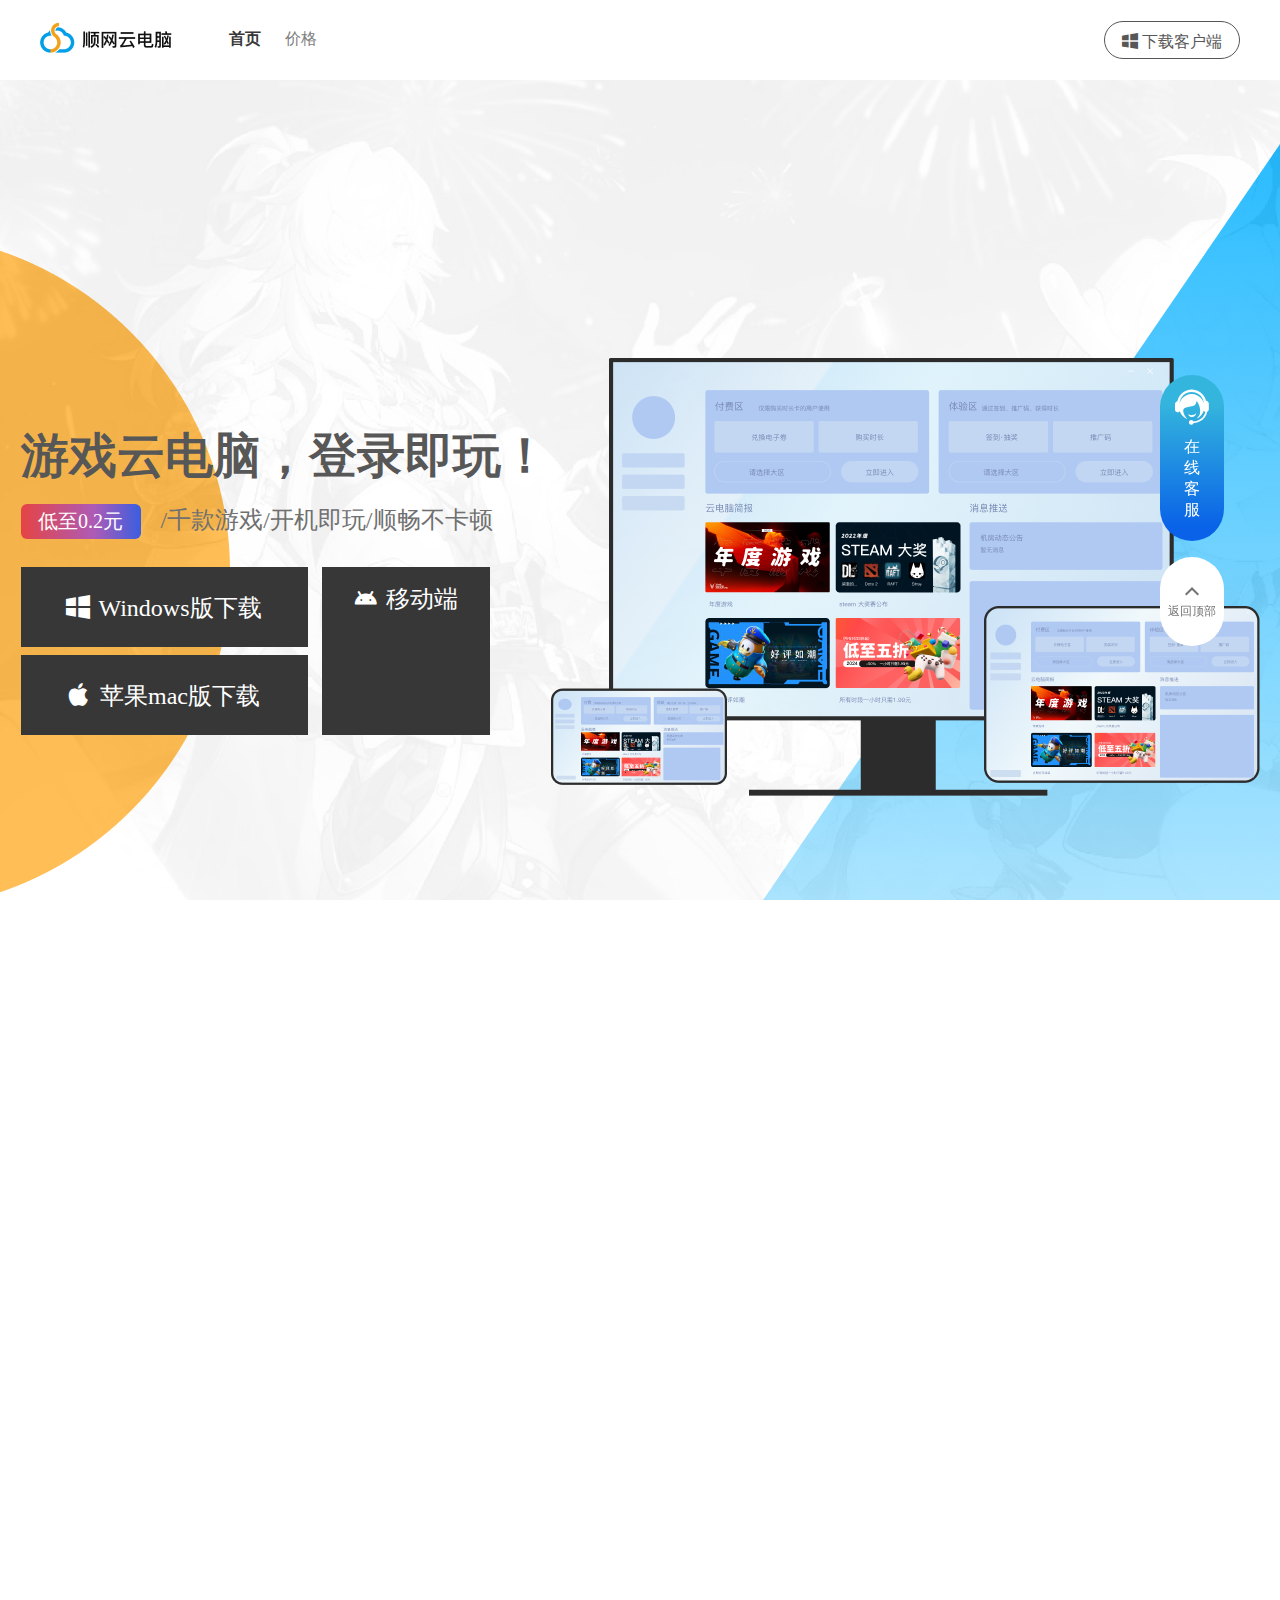
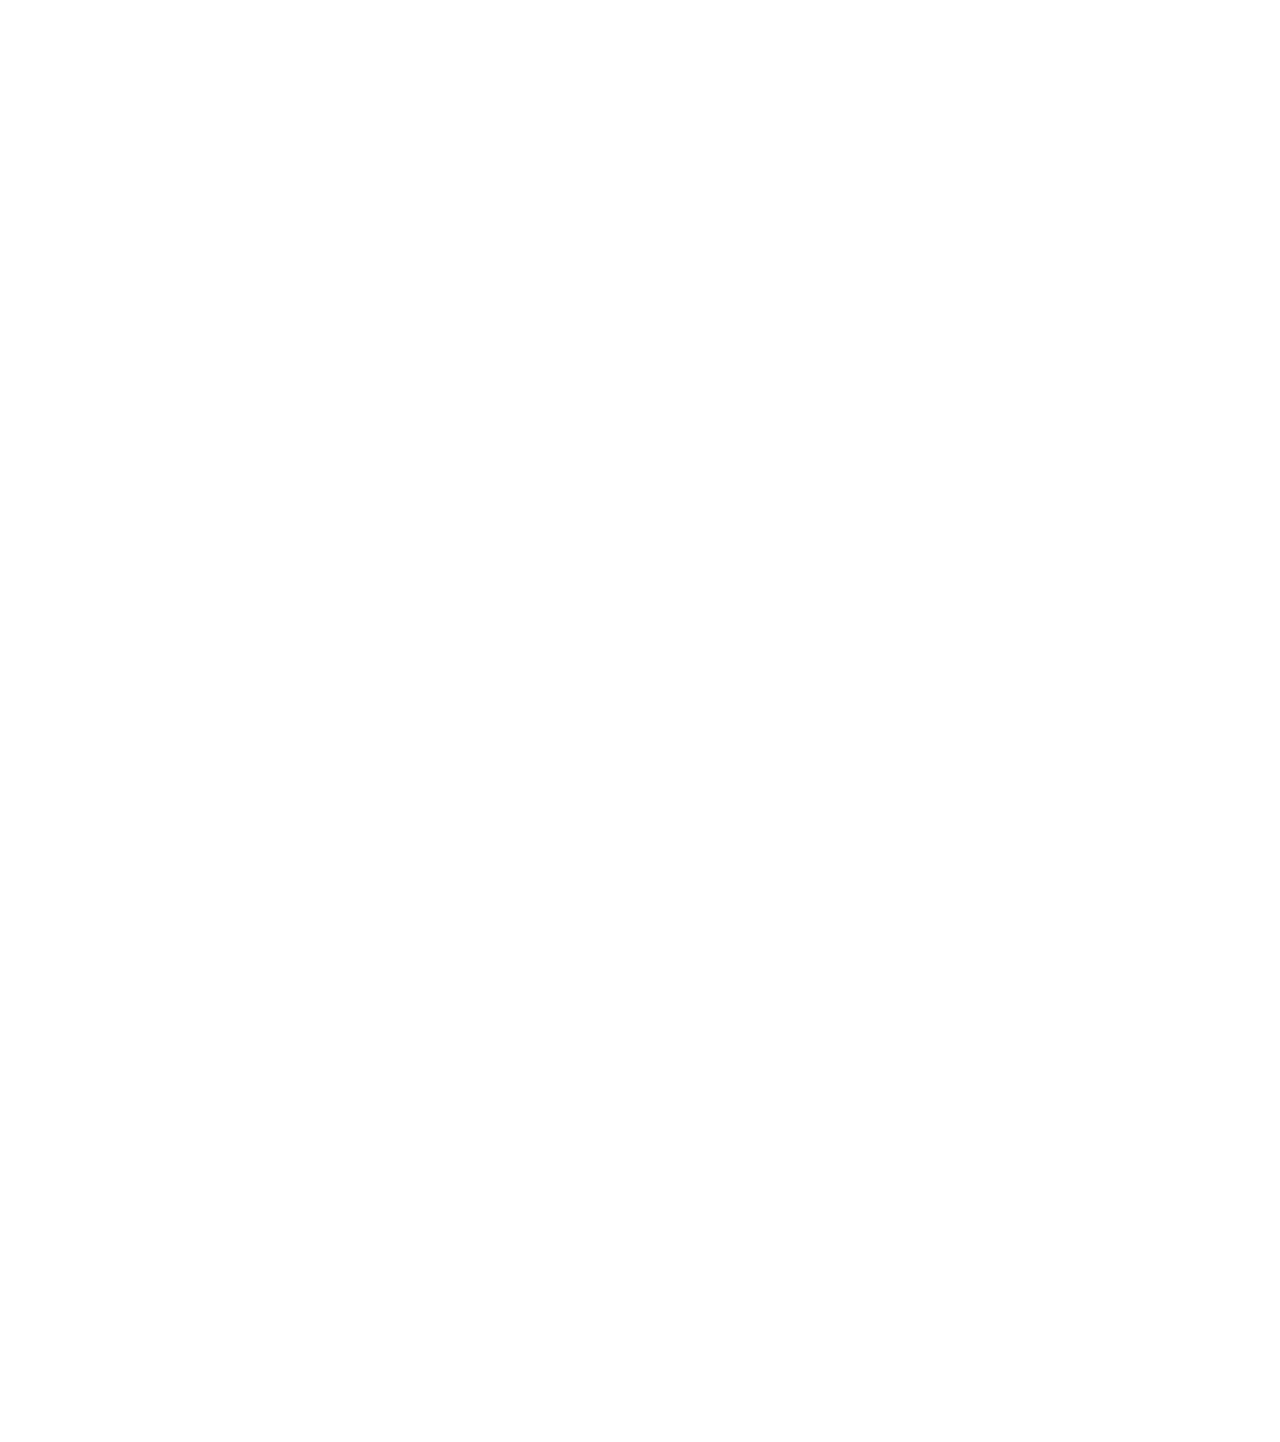
==== index.html @ 1b6b882f "问题修复" ====
<!DOCTYPE html>
<html lang="en">
<head>
  <meta charset="UTF-8">
  <meta name="viewport" content="width=device-width, initial-scale=1.0">
  <title>首页</title>
  <link rel="stylesheet" href="./common.css" />
  <link rel="stylesheet" href="./index.css" />
  <link rel="stylesheet" href="./fonts/iconfont.css" />
</head>
<body>
  <!-- 头部导航开始 -->
  <div class="header">
     <div class="header-content clearfix">
      <div class="header-left">
        <a href="https://cpc.icloud.cn/"><img class="header-left-logo" src="./images/header-logo.png"/></a>
        <ul class="header-nav clearfix">
          <li><a class="a-active"  href="/index.html">首页</a></li>
          <li><a href="./price.html">价格</a></li>
        </ul>
      </div>
      <span class="header-download">
        <i class="iconfont icon-Vector1"></i>下载客户端
      </span>
     </div>
  </div>
  <!-- 头部导航结束 -->

  <!-- 手机端头部导航开始 -->
  <div class="mobile-header">
    <div class="mobile-header-left">
      <img class="" src="./images/header-logo.png"/>
    </div>
    <div class="mobile-header-right">
      <div class="mobile-header-download">下载客户端</div>
      <span class="mobile-more-menu-btn" onclick="handleSeeMoreMenu()">更多</span>
    </div>
  </div>
  <!-- 手机端头部导航结束 -->

   <!-- pc第一屏banner开始 --> 
   <div class="banner-wrap">
     <div class="banner-content">
       <div class="banner-left">
        <div class="common-left-title">游戏云电脑，登录即玩！</div>
        <div class="common-line2">
          <span class="common-line2-price">低至0.2元</span>
          <span class="common-line2-game">/千款游戏/开机即玩/顺畅不卡顿</span>
        </div>
        <div class="banner-line3">
          <div class="banner-pc-download">
            <a href=""><div class="download-windows"><i class="iconfont icon-Vector1"></i>Windows版下载</div></a>
            <div class="download-mac"><i class="iconfont icon-Frame41"></i>苹果mac版下载</div>
          </div>
          <div class="banner-mobile-download">
            <!-- <img src="./images/android-download.png"/> -->
            <div id="app-download-qrcode-pc"></div>
            <div><i class="iconfont icon-Frame61"></i>移动端</div>
          </div>
        </div>
       </div>
        <div class="banner-right">
      </div>
     </div>
   </div>
   <!-- pc第一屏banner结束 -->

   <!-- 手机端第一屏banner开始 -->
   <div class="mobile-banner-wrap">
    <div class="mobile-banner-content">
      <div class="mobile-banner-title">游戏云电脑，登录即玩！</i></div>
      <div class="common-line2">
        <span class="common-line2-price">低至0.2元</span>
        <span class="common-line2-game">/千款游戏/开机即玩/顺畅不卡顿</span>
      </div>
      <div class="banner-line3">
        <div class="banner-pc-download">
          <div class="download-windows">Windows版下载</div>
          <div class="download-mac">苹果mac版下载</div>
        </div>
        <div class="banner-mobile-download">
          <!-- <img src="./images/android-download.png"/> -->
          <div id="app-download-qrcode-mobile"></div>
          <div>移动端</div>
        </div>
      </div>
    </div>
   </div>
   <!-- 手机端第一屏banner结束 -->

   <!-- pc中间分隔开始 -->
  <div class="module-divider-common1">
    <span class="divider-content1">
      <img src="./images/divier-left.png"/>
      <span class="divider-content-text">1000+热门游戏，登录即玩</span>
      <img src="./images/divider-right.png"/>
    </span>
  </div> 
  <!-- pc中间分隔结束 -->

   <!-- 手机端中间分隔开始 -->
  <div class="mobile-module-divider-common mobile-module-divider-common-download">
    <span class="mobile-divider-content1">
      <img src="./images/divier-left-mobile.png" class="divider-left-img-mobile"/>
      下载客户端，查看更多游戏
      <img src="./images/divider-right-mobile.png" class="divider-right-img-mobile"/>
    </span>
  </div> 
  <!-- 手机端中间分隔结束 -->

  <!-- 查看更多游戏开始 -->
  <div class="more-game-wrap">
    <div class="more-game-content">
      <div class="more-game-left">
        <div class="common-left-title">搜索查看更多游戏</div>
        <div class="common-line2">
          <span class="common-line2-price">低至0.2元</span>
          <span class="common-line2-game">/千款游戏/开机即玩/顺畅不卡顿</span>
        </div>
        <div class="see-more-game-btn" onclick="handleSeeMoreGame()">查看更多游戏</div>
      </div>
      
      <div class="more-game-right">
        <div class="more-game-right-content">
        </div>
      </div>
    </div>
  </div>
  
  <!-- 查看更多游戏结束 -->

  <!-- 手机端查看更多游戏开始 -->
  <div class="mobile-game-wrap"> 
    <div class="mobile-game-img-list">
      <!-- 查看更多区域图片滚动.... -->
    </div>
    <div class="mobile-more-game">查看更多游戏</div>
  </div>
  <!-- 手机端查看更多游戏结束 -->
 
  <!-- 分隔开始 -->
  <div class="module-divider-common2 mobile-module-divider-common">
    <span class="divider-content2">
      <img  src="./images/divier-left.png" class="divider-left-img"/>
      <img  src="./images/divier-left-mobile.png" class="divider-left-img-mobile"/>
      <span class="divider-content-text">价格实惠，种类多</span> 
      <img src="./images/divider-right.png" class="divider-right-img"/>
      <img src="./images/divider-right-mobile.png" class="divider-right-img-mobile"/>
    </span>
  </div>
  <!-- 分隔结束 -->

  <!-- pc首页价格开始 -->
  <div class="price-preview">
    <div class="price-preview-content">
      
      <div class="price-preview-item">
        <span class="price-kind">月卡</span>
        <div class="price-img">
          <img src="./images/crown1.png"/>
        </div>
        <div class="price-kind">每日两小时</div>
        <div class="price-count">¥75</div>
        <div class="price-see-more">查看更多价格</div>
      </div>
      
      <div class="price-preview-item">
        <span class="price-kind">季卡</span>
        <div class="price-img">
          <img src="./images/crown2.png"/>
        </div>
        <div class="price-kind">每日两小时</div>
        <div class="price-count">¥175</div>
        <div class="price-see-more">查看更多价格</div>
      </div>

      <div class="price-preview-item">
        <span class="price-kind">年卡</span>
        <div class="price-img">
          <img src="./images/crown2.png"/>
        </div>
        <div class="price-kind">每日两小时</div>
        <div class="price-count">¥579</div>
        <div class="price-see-more">查看更多价格</div>
      </div>

      <div class="price-preview-item">
        <span class="price-kind">日卡</span>
        <div class="price-img">
          <img src="./images/crown2.png"/>
        </div>
        <div class="price-kind">无限时长</div>
        <div class="price-count">¥750</div>
        <div class="price-see-more">查看更多价格</div>
      </div>
    </div>
  </div>
   <!-- pc首页价格结束 --> 
   
  <!-- 手机端价格开始 --> 
  <div class="mobile-price-preview clearfix ">
    
    <div class="mobile-price-preview-item">
      <span class="mobile-price-kind">月卡</span>
      <div class="mobile-price-img">
        <img src="./images/crown1-mobile.png"/>
      </div>
      <div class="mobile-price-kind">每日两小时</div>
      <div class="mobile-price-count">¥75</div>
      <div class="mobile-price-see-more">查看更多价格</div>
    </div>
    <div class="mobile-price-preview-item">
      <span class="mobile-price-kind">月卡</span>
      <div class="mobile-price-img">
        <img src="./images/crown2-mobile.png"/>
      </div>
      <div class="mobile-price-kind">每日两小时</div>
      <div class="mobile-price-count">¥75</div>
      <div class="mobile-price-see-more">查看更多价格</div>
    </div>
    <div class="mobile-price-preview-item">
      <span class="mobile-price-kind">月卡</span>
      <div class="mobile-price-img">
        <img src="./images/crown2-mobile.png"/>
      </div>
      <div class="mobile-price-kind">每日两小时</div>
      <div class="mobile-price-count">¥75</div>
      <div class="mobile-price-see-more">查看更多价格</div>
    </div>
    <div class="mobile-price-preview-item">
      <span class="mobile-price-kind">月卡</span>
      <div class="mobile-price-img">
        <img src="./images/crown2-mobile.png"/>
      </div>
      <div class="mobile-price-kind">每日两小时</div>
      <div class="mobile-price-count">¥75</div>
      <div class="mobile-price-see-more">查看更多价格</div>
    </div>

  </div>
  <!-- 手机端价格结束 --> 

  <!-- 页脚底部开始 -->
  <div class="footer-top">
    <div class="footer-content footer-top-content">
      <div class="footer-item"> 
        <div class="footer-item-title">客戶端下载</div>
        <div class="footer-item-line">
          <span class="footer-item-lineleft footer-item-text">
            <i class="iconfont icon-Vector1"></i>Windows版下载
          </span>
          <span class="footer-item-text"><i class="iconfont icon-Frame61"></i>Android版下载</span>
        </div>
        <div>
          <span class="footer-item-text"><i class="iconfont icon-Frame41"></i>苹果mac版下载</span>
        </div>
      </div>

      <div class="footer-item">
        <div class="footer-item-title">官方渠道</div>
        <div class="footer-item-line footer-item-text">
          <i class="iconfont icon-Frame11"></i>微信
          <div class="footer-qrcode-common wechat-qrcode">
            <img src="./images/qrcode-wechat.png"/>
          </div>
        </div>
        <div class="footer-item-line footer-item-text">
          <i class="iconfont icon-Frame21"></i>抖音
          <div class="footer-qrcode-common douyin-qrcode">
            <img src="./images/qrcode-douyin.png"/>
          </div>
        </div>
      </div>

      <div class="footer-item footer-item-link">
        <div class="footer-item-title">友情链接</div>
        <div class="footer-item-line"><a href="https://www.shunwang.com/?from=icloudpc" target="_blank">
          <img src="./images/shunwang.png"/>
        </a>
        </div>
        <div class="footer-item-line"><a href="https://scc.icloud.cn" target="_blank">
         <img src="./images/market.png"/>
        </a></div>
        <div class="footer-item-line"><a href="https://www.lianwuyu.com/?from=icloudpc" target="_blank">
          <img src="./images/paopao.png"/>
        </a></div>
      </div>

      <div class="footer-item">
        <div class="footer-item-title">关于我们</div>
        <div class="footer-item-line footer-item-text"><a href="https://www.icloud.cn/about.html" target="_blank">关于我们</a></div>
        <div class="footer-item-line footer-item-text"><a href="https://passport.kedou.com/front/common/policy.htm" target="_blank">隐私政策</a></div>
        <div class="footer-item-line footer-item-text"><a href="https://passport.kedou.com/front/noLogin/agreeMent.htm" target="_blank">用户协议</a></div>
        <div class="footer-item-line footer-item-text"><a href="https://support.qq.com/products/119284/faqs-more/#classifyId=40503" target="_blank">使用教程</a></div>
      </div>

      <div class="footer-logo">
        <a href="https://cpc.icloud.cn/" target="_blank">
          <img src="./images/logo.png"/>
          <div>顺网云电脑</div>
        </a>
      </div>
    </div>           
  </div>
  
  <div class="footer-bottom">
    <div class="footer-content">
      <a href="//static-official.shunwang.com//images/yyzz.jpg" rel="noreferrer" target="_blank">
        <img src="./images/wlgs65_70.gif" alt="工商红盾" />
      </a>
      <a href="http://www.beian.gov.cn/portal/registerSystemInfo?recordcode=33010602002164" 
        rel="noreferrer" target="_blank" class="a-underline">
        <img src="./images/police-token.png" />
        浙公网安备 33010602002164号
      </a>
      <a href="https://beian.miit.gov.cn/" target="_blank" 
        title="浙ICP备:浙B2-20090265" rel="noreferrer" class="a-underline">
        浙ICP备:浙B2-20090265
      </a> 
      <a href="//static-official.shunwang.com//images/idc.jpg" target="_blank" 
        title="IDC/ISP/SP证:B1.B2-20100203" rel="noreferrer" class="a-underline">
        IDC/ISP/SP证:B1.B2-20100203
      </a>
      <span class="footer-bottom-item">Copyright © 2005-2024 shunwang. All Rights reserved 顺网公司 版权所有</span> 
      <span class="footer-bottom-item">客服电话：400-8559-558</span>
      <span>公司地址：西湖区文一西路857号杭州智慧产业园A座</span>
    </div>
  </div>
  <!-- 页脚底部结束 -->

  <!-- 手机端底部开始 -->
  <div class="mobile-footer-wrap">
    <div class="mobile-footer-item">
      <div class="mobile-footer-title-text">客户端下载</div>
      <div>
        <span class="client-download"><a herf="" class="mobile-footer-con-text mobile-window">Windows版下载</a></span>
        <span class="client-download"><a class="mobile-footer-con-text" href="">Android版下载</a></span>
      </div>
      <div><a href="" class="mobile-footer-con-text">苹果mac版下载</a></div>
    </div>

    <div class="mobile-footer-item">
      <div class="mobile-footer-title-text">官方渠道</div>
      <div class="footer-code-item">
        <img src="./images/qrcode-wechat.png"/>
        <div>微信公众号</div>
      </div>
      <div class="footer-code-item">
        <img src="./images/qrcode-douyin.png"/>
        <div>抖音官方号</div>
      </div>
    </div>

    <div class="mobile-footer-item">
      <div class="mobile-footer-title-text">友情链接</div>
      <div>
        <a href="https://www.shunwang.com/?from=icloudpc" class="friend-link mobile-footer-con-text">顺网科技</a>
        <a href="https://scc.icloud.cn/home" class="friend-link mobile-footer-con-text">顺网算力</a>
        <a href="https://www.lianwuyu.com/?from=icloudpc" class="friend-link mobile-footer-con-text">泡泡加速器</a>
      </div>
    </div>

    <div class="mobile-footer-item">
      <div class="mobile-footer-title-text">关于我们</div>
      <div>
        <a href="https://www.icloud.cn/about.html" class="about-us mobile-footer-con-text">关于我们</a>
        <a href="https://passport.kedou.com/front/common/policy.htm" class="about-us mobile-footer-con-text">隐私政策</a>
        <a href="https://passport.kedou.com/front/noLogin/agreeMent.htm" class="about-us mobile-footer-con-text">用户协议</a>
        <a href="" class="about-us mobile-footer-con-text">使用教程</a>
      </div>
    </div>
    
  </div>
  <!-- 手机端底部结束 -->

  <!-- 手机端蒙板开始 -->
  <div class="mobile-more-menu-mask">
    <div class="mobile-more-menu">
      <div class="btn-close" onclick="handleDisMoreMenu()">
        <i class="iconfont icon-a-Maskgroup"></i>
      </div>
      <a href="./index.html"><div class="mobile-more-nav">首页</div></a>
      <a href="./price.html"><div class="mobile-more-nav">价格</div></a>
    </div>
  </div>
  <!-- 手机端蒙板结束 -->

  <!-- 侧边栏客服开始 -->
  <div class="pc-sidebar">
    <div class="services" onclick="handleOnline()">
      <i class="iconfont icon-Frame3"></i>
      <span class="services-link">在线客服</span>
    </div>
    <div class="goto-top" onclick="gotoTop()">
      <i class="iconfont icon-arrow-left"></i>
      <div>返回顶部</div>
    </div>
  </div>
  <!-- 侧边栏客服结束 -->

  <!-- 弹框下载更多游戏开始 -->
  <div class="more-game-download-wrap">
    <div class="more-game-download-mask common-mask" onclick="handleMaskClick(event)"></div>
    <div class="more-game-download">
       <div class="more-game-download-right">
        <span class="more-game-download-close" onclick="closePopup()"><i class="iconfont icon-a-Maskgroup"></i></span>
        <div class="more-game-download-title">下载客户端，即可搜索更多游戏！！</div>
        <div class="more-game-pc-download">
          <a><div class="more-game-mac-download"><i class="iconfont icon-Frame41"></i>苹果MAC版下载</div></a>
          <div class="more-game-window-download"><i class="iconfont icon-Vector1"></i>Windows版下载</div>
        </div>
        <div class="more-game-mobile-download">
          <!-- <img src="./images/android-download.png"/> -->
          <div id="app-download-qrcode-more"></div>
          <div><i class="iconfont icon-Frame61"></i>移动端</div>
        </div>
       </div>
    </div>
  </div>
  <!-- 弹框下载更多游戏结束 -->

  <!-- 弹框联系客服输入手机号开始 -->
  <div class="online-mobile-wrap">
    <div class="online-mobile-download-mask common-mask" onclick="handleMobileMask(event)"></div>
    <div class="online-mobile-content-wrap">
      <div class="online-mobile-title">
        登录在线客服系统
        <i class="iconfont icon-a-Maskgroup pull-right online-mobile-close-icon" onclick="handleCloseMobileMask()"></i>
      </div>
      <div class="online-mobile-content">
        <div class="online-mobile-info">请输入您的手机号码，系统将关联您登记过的信息，以便我们高校的为您服务</div>
        <div class="online-mobile-info-input"><input placeholder="请输入手机号" type="text" id="mobileInput"/></div>
        <div class="online-mobile-error" id="mobileError">手机号码格式错误</div>
        <div class="online-button" onclick="handleConsult()">立即咨询</div>
      </div>
    </div>
  </div>
  <!-- 弹框联系客服输入手机号结束 -->

  <script>
    // 点击手机端头部，查看更多菜单按钮
    function handleSeeMoreMenu () {
      var ele = document.getElementsByClassName('mobile-more-menu-mask')[0]
      ele.style.display = 'block'
    }

    function handleDisMoreMenu () {
      var ele = document.getElementsByClassName('mobile-more-menu-mask')[0]
      ele.style.display = 'none'
    }

    function gotoTop () {
      document.body.scrollTop = 0;
      document.documentElement.scrollTop = 0
    }

    function handleSeeMoreGame () {
      document.getElementsByClassName('more-game-download-wrap')[0].style.display = 'block'
    }

    function handleMaskClick(event) {  
      // 检查点击的目标元素或其父元素是否包含more-game-download类名  
      var target = event.target;  
      while (target && target !== document.body) {  
        if (target.classList.contains('more-game-download')) {  
          return;  
        }  
        target = target.parentNode;  
      }  
      closePopup();  
    }  

    function closePopup() {  
      document.getElementsByClassName('more-game-download-wrap')[0].style.display = 'none';  
    }
  </script>

  <script type="text/javascript" src="./common.js"></script>

</body>
</html>
---- common.css ----
html,
body {
  height: 100%;
  width: 100%;
  overflow-y: auto;
  overflow-x: hidden;
  color: #575757;
  font-family: 'PingFang SC-Bold';
  margin: 0;
}
html p,
body p {
  margin: 0;
  line-height: 24px;
}
html {
  overflow: hidden;
}
* {
  box-sizing: border-box;
}
ul,
dl,
dd,
dt,
li,
ol {
  list-style: none;
  padding: 0;
  margin: 0;
}
a {
  text-decoration: none;
  cursor: pointer;
  /* color: #fff; */
}
th {
  font-weight: normal;
}
.clearfix {
  zoom: 1;
}
.clearfix:after {
  display: inline-block;
  content: "clear";
  height: 0;
  line-height: 0;
  clear: both;
  overflow: hidden;
  visibility: hidden;
}
.pull-right {
  float: right;
}

body::-webkit-scrollbar {
  /*滚动条整体样式*/
  width: 6px;
  /*高宽分别对应横竖滚动条的尺寸*/
  height: 6px;
}

body::-webkit-scrollbar-thumb {
  /*滚动条里面小方块*/
  border-radius: 3px;
  box-shadow: inset 0 0 6px rgba(0, 0, 0, 0.2);
  background: rgb(195, 206, 213);
}

body::-webkit-scrollbar-track {
  /*滚动条里面轨道*/
  box-shadow: inset 0 0 6px rgba(0, 0, 0, 0.2);
  border-radius: 3px;
  background: #e6e6e6;
}


/* 业务样式 */
/* 头部导航样式开始 */
.header {
  width: 100%;
  height: 80px;
  position: fixed;
  background-color: #fff;
  z-index: 2;
}
.header-content {
  width: 1200px;
  margin: 0 auto;
  height: 80px;
}
.header-left {
  float: left;
}
.header-left-logo {
  margin-right: 36px;
  width: 137px;
  height: 32px;
  margin-top: 22px;
}
.header-nav {
  display: inline-block;
  vertical-align: top;
  padding-top: 29px;
}
.header-nav li {
  float: left;
  padding: 0 12px;
}
.header-nav li a {
  color: #575757;
  color: gray;
}
.header-nav li a:hover, .header-nav li .a-active {
  color: #383838;
  font-weight: bold;
}
.header-download {
  float: right;
  width: 136px;
  height: 38px;
  line-height: 38px;
  border-radius: 19px;
  color: #575757;
  text-align: center;
  border: 1px solid #575757;
  margin-top: 21px;
  cursor: pointer;
}
.header-download a {
  color: #575757;
}
.header-download i {
  margin-right: 4px;
}
.header-download:hover {
  color: #00AFFF;
  border-color: #00AFFF;
}

/* 头部导航样式结束 */

/* 手机端头部导航样式开始 */

.mobile-header {
  height: 0.64rem;
  padding-top: 0.16rem;
  width: 100%;
  padding-left: 0.2rem ;
  padding-right: 0.24rem;
  vertical-align: middle;
  background-color: #fff;
  position: fixed;
  z-index: 2;
  box-shadow: 0px 2px 4px 0px rgba(124,124,124,0.07);
}
.mobile-header-left {
  float: left;
  width: 1.24rem;
  height: 100%;
}
.mobile-header-left img {
  vertical-align: top;
  width: 100%;
}
.mobile-header-right {
  float: right;
  width: 2rem;
  height: 100%;
}

.mobile-header-download {
  width: 1.04rem;
  height: 0.3rem;
  line-height: 0.3rem;
  vertical-align: top;
  border: 1px solid #575757;
  border-radius: 0.19rem;
  -webkit-border-radius: 0.19rem;
  -moz-border-radius: 0.19rem;
  -ms-border-radius: 0.19rem;
  -o-border-radius: 0.19rem;
  text-align: center;
  font-size: 0.14rem;
  display: inline-block;
  margin-right: .17rem;
}
.mobile-header-download a {
  font-size: 0.14rem;
  color: #6a6a6a;
  line-height: 0.3rem;
}
.mobile-more-menu-btn {
  height: 0.3rem;
  line-height: 0.3rem;
}

.mobile-more-menu-mask {
  position: fixed;
  top: 0;
  bottom: 0;
  left: 0;
  right: 0;
  background: rgba(57,57,57,0.5);
  z-index: 3;
  /* opacity: 0; */
  transition: opacity 0.3s ease  ;
  -webkit-transition: opacity 0.3s ease  ;
  -moz-transition: opacity 0.3s ease  ;
  -ms-transition: opacity 0.3s ease  ;
  -o-transition: opacity 0.3s ease  ;
  display: none;
}
.mobile-more-menu {
  width: 2.8rem;
  height: 100%;
  position: absolute;
  top: 0;
  bottom: 0;
  right: 0;
  background-color: #fff;
  z-index: 3;
}
.btn-close {
  margin-bottom: .24rem;
  text-align: right;
  padding-right: .27rem;
  padding-top: .2rem;
}
.mobile-more-nav {
  height: .7rem;
  line-height: .7rem;
  border-bottom: 1px solid #d9d9d9;
  padding-left: .24rem;

}
.mobile-more-nav a {
  color: #575757;
  font-size: .16rem;
}

/* 手机端头部导航样式结束 */


/* 分割线 */
.module-divider-common, .module-divider-common1, .module-divider-common2, .module-divider-common-price {
  text-align: center;
  color: #2c2c2c;
  font-size: 48px;
  font-weight: bold;
  height: 200px;
  line-height: 200px;
  background-color: #f4f5f6;
}
.divider-content-text {
  padding: 0 12px;
}
.divider-content1 {
  background: url('./images/divider-bg1.png') no-repeat 50% 67%;
  display: inline-block;
}
.divider-content2 {
  background: url('./images/divider-bg2.png') no-repeat 50% 67%;
  display: inline-block;
}



/* 页脚开始 */
.footer-top {
  background-color: #111;
  /* height: 278px; */
  border-bottom: 1px solid #313131;
}

.footer-bottom {
  background-color: #111;
  height: 122px;
  color: #8e8e8e;
  padding-top: 32px;
  font-size: 14px;
}
.footer-content {
  width: 1200px;
  margin: 0 auto;
}
.footer-top-content {
  padding: 61px 0 20px 80px;
}
.footer-item {
  color: #8e8e8e;
  font-size: 14px;
  margin-right: 80px;
  display: inline-block;
  vertical-align: top;
}
.footer-item-link img {
  height: 18px;
}
.footer-item a, .footer-bottom a {
  color: #8e8e8e;
}
.footer-item-text {
  cursor: pointer;
  position: relative;
}
.footer-item-text:hover {
  color: #ffff;
}
.footer-item a:hover{
  color: #fff;
}
.footer-qrcode-common {
  position: absolute;
  width: 112px;
  height: 112px;
  background-color: #373737;
  padding: 8px;
  z-index: 1;
  display: none;
}
.wechat-qrcode::after, .douyin-qrcode::after {
  content: "";
  position: absolute;
  left: 50%;
  width: 0px;
  height: 0px;
  margin-left: -10px;
}
.footer-qrcode-common img {
  width: 100%;
  height: 100%;
}
.footer-item-text:hover .footer-qrcode-common {  
  display: block; /* 当hover在footer-item-text上时显示二维码 */  
}
.wechat-qrcode {
  top: -125px;
  left: -30px;
}
.wechat-qrcode::after {
  bottom: -9px;
  border-left: 10px solid transparent;
  border-right: 10px solid transparent;
  border-top: 10px solid #373737;
}
.douyin-qrcode {
  left: -30px;
  top: 30px;
}
.douyin-qrcode::after {
  top: -9px;
  border-left: 10px solid transparent;
  border-right: 10px solid transparent;
  border-bottom: 10px solid #373737;
}
.footer-bottom a:hover {
  color: #fff;
}
.footer-bottom .a-underline {
  text-decoration: underline;
  margin-right: 10px;
}
.footer-bottom-item {
  padding-top: 10px;
  margin-right: 32px;
  display: inline-block;
}
.footer-item-title {
  color: #fff;
  font-weight: bold;
  font-family: 'PingFang SC-Bold';
  font-size: 18px;
  margin-bottom: 25px;
}
.footer-item-line {
  margin-bottom: 24px;
}
.footer-item-line .iconfont {
  margin-right: 6px;
}
.footer-item-lineleft {
  margin-right: 48px;
}
.footer-logo {
  display: inline-block;
  font-size: 18px;
}
.footer-logo a {
  color: #fff;
}
.footer-bottom img {
  width: 14px;
  height: 14px;
}

/* 页脚结束 */


/* pc端侧边栏联系客服开始 */
.pc-sidebar {
  width: 64px;
  position: fixed;
  top: 50%;
  margin-top: -75px;
  right: 56px;
}
.pc-sidebar .services {
  height: 166px;
  margin-bottom: 16px;
  background: linear-gradient( #34B5DD 17%, #0962E7 92%);
  border-radius: 41px;
  -webkit-border-radius: 41px;
  -moz-border-radius: 41px;
  -ms-border-radius: 41px;
  -o-border-radius: 41px;
  font-size: 16px;
  color: #fff;
  text-align: center;
  padding-top: 12px;
  cursor: pointer;
  user-select: none;
}
.pc-sidebar .services:hover {
  background: linear-gradient( #76D8F6 17%, #3982F0 92%);
}
.services-link {
  display: inline-block;
  padding: 10px 24px;
}

.pc-sidebar .services i {
  font-size: 40px;
  margin-bottom: 4px;
}
.goto-top {
  width: 64px;
  height: 89px;
  /* line-height: 89px; */
  font-size: 12px;
  cursor: pointer;
  text-align: center;
  background-color: #fff;
  padding-top: 24px;
  color: #747474;
  border-radius: 41px;
  -webkit-border-radius: 41px;
  -moz-border-radius: 41px;
  -ms-border-radius: 41px;
  -o-border-radius: 41px;
  user-select: none;
}
.goto-top .iconfont {
  font-size: 20px;
  margin-bottom: 6px;
}
.goto-top:hover {
  background-color: #f2f2f2;
}

/* pc端侧边栏联系客服结束 */

/* 手机端底部开始 */
.mobile-footer-wrap {
  padding: .24rem .4rem .24rem ;
  background-color: #111;
}
.client-download {
  display: inline-block;
  width: 49%;
  margin-bottom: .16rem;
}
.mobile-footer-title-text {
  font-size: .16rem;
  color: #fff;
  margin-bottom: .08rem;
}
.mobile-footer-con-text {
  font-size: .14rem;
  color: #8e8e8e;
}
.mobile-footer-item {
  margin-bottom: .24rem;
}
.friend-link {
  margin-right: .24rem;
}
.about-us {
  padding: 0 .12rem;
  position: relative;
}
.about-us:first-child {
  padding-left: 0;
}
.about-us::after {
  content: '';
  width: 1px;
  height: .12rem;
  right: 0;
  background-color: #8e8e8e;
  position: absolute;
  top: 50%;
  margin-top: -.05rem;
}
.about-us:last-child::after {
  display: none;
}
.footer-code-item {
  width: 48%;
  display: inline-block;
  text-align: center;
  margin-right:1%;
}

/* 手机端底部结束 */


/* 登录在线客服系统开始 */
.common-mask {
  position: fixed;
  top: 0;
  bottom: 0;
  left: 0;
  right: 0;
  background: rgba(57,57,57,0.5);
  z-index: 3;
}

.online-mobile-wrap {
  display: none;
}
.online-mobile-content-wrap {
  width: 444px;
  height: 291px;
  background-color: #f2f2f2;
  border-radius: 4px;
  -webkit-border-radius: 4px;
  -moz-border-radius: 4px;
  -ms-border-radius: 4px;
  -o-border-radius: 4px;
  position: absolute;
  top: 50%;
  margin-top: -145px;
  left: 50%;
  margin-left: -222px;
  z-index: 4;
  color: #2c2c2c;
  font-size: 12px;
}
.online-mobile-title {
  height: 32px;
  line-height: 32px;
  border-bottom: 1px solid #d9d9d9;
  padding: 0 24px;
  position: relative;

}
.online-mobile-content {
  text-align: center;
  padding: 57px 102px 0;
}
.online-mobile-info-input {
  margin-bottom: 4px;
}
.online-mobile-info-input input {
  width: 240px;
  height: 33px;
  border-radius: 4px 4px 4px 4px;
  border: 1px solid #4B576D;
  padding-left: 2px;
}

.online-mobile-error {
  color: #ff4646;
  margin-bottom: 12px;
  text-align: left;
  visibility: hidden;
}
.online-mobile-info {
  text-align: left;
  margin-bottom: 16px;
}
.online-button {
  width: 240px;
  height: 33px;
  line-height: 33px;
  color: #fff;
  text-align: center;
  cursor: pointer;
  background: #218AF9;
  border-radius: 4px;
  -webkit-border-radius: 4px;
  -moz-border-radius: 4px;
  -ms-border-radius: 4px;
  -o-border-radius: 4px;
}
.online-button:hover {
  background-color: #539FEF;
}
.online-mobile-close-icon {
  cursor: pointer;
}
.online-mobile-close-icon::after {
  position: absolute;
  content: '';
  top: 0px;
  bottom: 0px;
  right: 19px;
  width: 37px;
  height: 26px;

}

/* 登录在线客服系统结束 */

/* 屏幕宽度小于769 使用移动端样式 */

@media screen and (min-width: 320px) and (max-width: 370px) {
  html {
    font-size: 80px;
  }
}

@media screen and (min-width: 371px) and (max-width: 769px) { 
  html {
    font-size: 100px;
  }
}

/* 手机屏幕 */
@media screen and (max-width: 769px) {
  html {
    background-color: #F4F5F6;
  }
  body,h1,h2,h3,h4,h5,h6,p,dl,dd,ul,ol,pre,form,input,textarea,th,td,select  {
    font-size: 14px;
  }
  .header {
    display: none;
  }
  .banner-wrap {
    display: none;
  }
  .module-divider-common1 {
    display: none;
  }
  .divider-left-img {
    display: none;
  }
  .divider-right-img {
    display: none;
  }
  .mobile-module-divider-common {
    text-align: center;
    color: #2c2c2c;
    font-size: 20px;
    height: 0.68rem;
    line-height: 0.68rem;
  }
  .mobile-divider-content1 {
    background: url('./images/divider-bg1-mobile.png') no-repeat 50% 70%;
    background-size: contain;
    display: inline-block;
  }
  .divider-content2 {
    background: url('./images/divider-bg2-mobile.png') no-repeat 50% 75%;
  }
  .module-divider-common2 {
    font-size: 20px;
  }
  .more-game-wrap {
    display: none;
  }
  .price-preview {
    display: none
  }
  .footer-top {
    display: none;
  }
  .footer-bottom {
    display: none;
  }
  .pc-sidebar {
    display: none;
  }


}

/* 电脑屏幕 */
@media screen and (min-width : 770px) {
  .mobile-header {
    display: none;
  }
  .mobile-banner-wrap {
    /* display: none; */
    visibility: hidden;
    height: 0;
    margin-top: 0!important;
    padding-bottom: 0!important;
  }
  .mobile-module-divider-common-download {
    display: none;
  }
  .mobile-game-wrap {
    display: none;
  }
  .mobile-price-preview {
    display: none;
  }
  .mobile-footer-wrap {
    display: none;
  }
  .mobile-more-menu-mask {
    display: none;
  }
  .divider-left-img-mobile {
    display: none;
  }
  .divider-right-img-mobile {
    display: none;
  }
}
---- index.css ----
/*************** pc端开始 *********************** */
/* 第一屏banner开始 */
.banner-wrap {
  height: 1000px;
  background: url('./images/banner-bg1.png') ;
  margin-top: 80px;
}
.banner-content {
  width: 1239px;
  height: 1000px;
  margin: 0 auto;
}
.banner-left {
  width: 528px;
  float: left;
  margin-top: 344px;
  animation: slideUp 0.8s ease-out forwards;
  -webkit-animation: slideUp 0.8s ease-out forwards;
}
/* 定义动画 */  
@keyframes slideUp {  
  from {  
    transform: translateY(100%); /* 从下方开始，移动元素自身高度的100% */  
    opacity: 0; /* 可选：开始时元素透明 */  
  }  
  to {  
    transform: translateY(0); /* 到顶部结束，不移动 */  
    opacity: 1; /* 可选：结束时元素不透明 */  
  }  
}


.common-left-title {
  font-weight: bold;
  font-family: 'PingFang SC-Bold';
  font-size: 48px;
  margin-bottom: 16px;
}
.common-line2 {
  margin-bottom: 28px;
}
.common-line2-price {
  width: 120px;
  height: 35px;
  text-align: center;
  display: inline-block;
  margin-right: 16px;
  line-height: 35px;
  font-size: 20px;
  color: #fff;
  border-radius: 6px;
  -webkit-border-radius: 6px;
  -moz-border-radius: 6px;
  -ms-border-radius: 6px;
  -o-border-radius: 6px;
  background: linear-gradient( 90deg, #E54444 0%, #AD5BB6 61%, #3A5EE0 100%);
}
.common-line2-game {
  vertical-align: top;
  color: #707070;
  font-size: 24px;
  font-family: 'PingFang SC-Bold';
}
.banner-line3 {
  color: #fff;
  font-size: 24px;
}
.banner-line3 .iconfont {
  font-size: 24px;
  margin-right: 8px;
}
.banner-pc-download {
  width: 287px;
  height: 168px;
  text-align: center;
  display: inline-block;
  margin-right: 8px;
  vertical-align: top;
  
}
.download-windows {
  height: 80px;
  line-height: 80px;
  margin-bottom: 8px;
  background-color: #373737;
  cursor: pointer;
  color: #fff;
}
.download-windows:hover, .download-mac:hover, .banner-mobile-download:hover {
  background-color: #505050;
}

.download-mac {
  height: 80px;
  line-height: 80px;
  background-color: #373737;
  cursor: pointer;
}
.banner-mobile-download {
  padding-top: 16px;
  display: inline-block;
  width: 168px;
  height: 168px;
  background: #373737;
  text-align: center;
}
.banner-mobile-download #app-download-qrcode-pc img {
  width: 96px;
  height: 96px;
  margin: 0 auto;
}


.banner-right {
  float: right;
  margin-top: 275px;
  width:711px;
  height: 448px;
  background-image: url('./images/banner-bg2.png');
}

/* 第一屏banner结束 */

/* 手机端第一屏banner开始 */
.mobile-banner-wrap {
  width: 100%;
  background: url('./images/banner-bg1.png');
  background-size: cover;
  padding-bottom: 0.45rem;
  margin-top: 0.64rem;
}
.mobile-banner-content {
  animation: slideUp 0.8s ease-out forwards;
  -webkit-animation: slideUp 0.8s ease-out forwards;
}
.mobile-banner-title {
  font-size: .28rem;
  text-align: center;
  padding-top: 0.4rem;
  line-height: 0.39rem;
}
/* 手机端第一屏banner结束 */


/* 查看更多游戏开始 */
.more-game-wrap {
  height:  680px;
  background-color: #EBECED;;
}
.more-game-content {
  width: 1200px;
  height: 680px;
  margin: 0 auto;
}

.more-game-left {
  margin-top: 228px;
  width: 484px;
  float: left;
}
.more-game-right {
   width: 656px;
   height: 680px;
   float: right;
   overflow: hidden;
}

.more-game-right-content {
  width: 100%;
  height: 100%;
  background: url('./images/game-list2.png') repeat-y;
  animation: scrollMoreGame 5s linear infinite;
  -webkit-animation: scrollMoreGame 5s linear infinite;
}

@keyframes scrollMoreGame {
  0% {
    background-position: 0, 0;
  }
  100% {
    background-position: 0 100%;
  }
}


.see-more-game-btn {
  width: 272px;
  height: 66px;
  line-height: 66px;
  font-size: 24px;
  color: #fff;
  text-align: center;
  background-color: #373737;
  cursor: pointer;
}
.see-more-game-btn:hover {
  background-color: #505050;
}
.more-game-download-wrap {
  display: none;
}

.more-game-download {
  width: 1200px;
  height: 477px;
  background: url('./images/download-bg.png');
  position: absolute;
  top: 50%;
  margin-top: -238px;
  left: 50%;
  margin-left: -600px;
  padding-right: 34px;
  z-index: 4;
}
.more-game-download-right {
  margin-left: 742px;
  padding-top: 145px;
  user-select: none;
  position: relative;
}
.more-game-download-close {
  position: absolute;
  top: 10px;
  right: -20px;
  color: #fff;
  cursor: pointer;
}
.more-game-download-close i {
  font-size: 24px;
}
.more-game-download-close:hover {
  color: #d3d3d3;
}
.more-game-download-title {
  font-size: 38px;
  color: #fff;
  font-weight: bold;
  margin-bottom: 25px;
}
.more-game-pc-download {
  display: inline-block;
  cursor: pointer;
}
.more-game-mobile-download {
  display: inline-block;
  width: 124px;
  height: 124px;
  text-align: center;
  vertical-align: top;
  cursor: pointer;
  background-color: #fff;
  padding-top: 4px;
}
.more-game-mobile-download #app-download-qrcode-more img {
  width: 96px;
  height: 96px;
  margin: 0 auto;
}
.more-game-pc-download {
  width: 229px;
  margin-right: 4px;
}
.more-game-pc-download a {
  color: #3a3a3a;
}
.more-game-pc-download .iconfont, .more-game-mobile-download .iconfont {
  margin-right: 4px;
}
.more-game-mac-download {
  width: 100%;
  height: 54px;
  line-height: 54px;
  text-align: center;
  margin-bottom: 16px;
  display: inline-block;
  background-color: #fff;
}
.more-game-mac-download:hover, .more-game-window-download:hover {
  background-color: #ededed;
}
.more-game-window-download {
  width: 100%;
  height: 54px;
  line-height: 54px;
  text-align: center;
  display: inline-block;
  background-color: #fff;
}


/* 查看更多游戏结束 */

/* 手机端查看更多游戏结束 */
.mobile-game-img-list {
  background-color: #EBECED;
  height: 1.82rem;
  margin-bottom: .15rem;
  background: url('./images/game-list-mobile.png') no-repeat 50% 0;
  animation: scrollMoreGameMobile 5s linear infinite;
  -webkit-animation: scrollMoreGameMobile 5s linear infinite;
}

@keyframes scrollMoreGameMobile {
  0% {
    background-position: 50% 0;
  }
  100% {
    background-position: 50% 100%;
  }
}

.mobile-more-game {
  width: 1.48rem;
  height: .36rem;
  line-height: .36rem;
  color: #fff;
  font-size: .14rem;
  text-align: center;
  margin: 0 auto;
  background-color: #373737;
}


/* 手机端查看更多游戏结束 */

/* 首页价格开始 */
.price-preview {
  height: 461px;
  background: url('./images/price-bg.png') no-repeat 100% 100%;
}
.price-preview-content {
  width: 1200px;
  margin: 0 auto;
  padding-top: 80px;
}
.price-preview-item {
  display: inline-block;
  width: 270px;
  height: 337px;
  text-align: center;
  padding-top: 24px;
  background-color: #fff;
  cursor: pointer;
  border-radius: 14px;
  -webkit-border-radius: 14px;
  -moz-border-radius: 14px;
  -ms-border-radius: 14px;
  -o-border-radius: 14px;
  position: relative;
  margin-right: 30px;
  transition:all 0.5s ease;
  -webkit-transition:all 0.5s ease;
  -moz-transition:all 0.5s ease;
  -ms-transition:all 0.5s ease;
  -o-transition:all 0.5s ease;
}
.price-preview-item:hover {
  transform: scale(1.04,1.04);
  -webkit-transform: scale(1.04,1.04);
  -moz-transform: scale(1.04,1.04);
  -ms-transform: scale(1.04,1.04);
  -o-transform: scale(1.04,1.04);
}
.price-preview-item:last-child {
  margin-right: 0px;
}
.price-kind {
  font-size: 24px;
  color: #292929;
  font-family: 'PingFang SC-Bold';
  font-weight: bold;
}

.price-img {
  width: 141px;
  height: 141px;
  margin: 0 auto;
}
.price-count {
  font-size: 32px;
  color: #FB5B0E;
  font-family: 'PingFang SC-Bold';
  font-weight: bold;
  padding-top: 10px;
  margin-bottom: 14px;
}
.price-see-more {
  color: #686868;
  font-size: 16px;
}

/* .price-buy {
  position: absolute;
  width: 136px;
  height: 50px;
  line-height: 50px;
  font-size: 24px;
  text-align: center;
  color: #fff;
  background-color: #000;
  border-radius: 27px;
  -webkit-border-radius: 27px;
  -moz-border-radius: 27px;
  -ms-border-radius: 27px;
  -o-border-radius: 27px;
  bottom: -25px;
  left: 67px;
  cursor: pointer;
  user-select: none;
}
.price-buy:hover {
  background-color: #444;
} */
/* 首页价格結束 */

/* 手机端首页价格开始 */
.mobile-price-preview {
  width: 100%;
  padding: .16rem 0.66rem 0;
  /* height: 3.22rem; */
  background: url('./images/price-mobile-bg.png');
  background-size: cover;
}
.mobile-price-preview-item {
  float: left;
  font-size: .10rem;
  font-weight: bold;
  padding-top: .12rem;
  padding-bottom: .13rem;
  width: 47.5%;
  margin-right: 5%;
  margin-bottom: .25rem;
  background-color: #fff;
  border-radius: 6px;
  -webkit-border-radius: 6px;
  -moz-border-radius: 6px;
  -ms-border-radius: 6px;
  -o-border-radius: 6px;
  text-align: center;
  position: relative;
  cursor: pointer;
}
.mobile-price-preview-item:nth-child(2n) {
  margin-right: 0px;
}
.mobile-price-kind {
  margin-bottom: .04rem;
}
.mobile-price-count {
  font-size: .14rem;
  color: #FB5B0E;
  margin-bottom: .14rem;
}
.mobile-price-buy {
  position: absolute;
  width: .56rem;
  height: .18rem;
  line-height: .18rem;
  background-color: #000;
  color: #fff;
  bottom: -0.09rem;
  left: 50%;
  margin-left: -.26rem;
  border-radius: .11rem;
  -webkit-border-radius: .11rem;
  -moz-border-radius: .11rem;
  -ms-border-radius: .11rem;
  -o-border-radius: .11rem;
}

/* 手机端首页价格結束 */


/*************** pc端结束 *********************** */



/*************** 手机移动端开始 *********************** */
@media screen and (max-width: 769px) {
  .common-line2 {
    font-size: 14px;
    text-align: center;
    margin-bottom: .18rem;
  }
  .common-line2-price {
    width: 0.7rem;
    height: 0.28rem;
    line-height: 0.28rem;
    font-size: .14rem;
    margin-right: 8px;
    background: linear-gradient( 90deg, #E54444 0%, #AD5BB6 61%, #3A5EE0 100%);
    border-radius: 4px;
    -webkit-border-radius: 4px;
    -moz-border-radius: 4px;
    -ms-border-radius: 4px;
    -o-border-radius: 4px;
}
  .common-line2-game {
    font-size: .14rem;
    vertical-align: middle;
  }
  .banner-line3 {
    text-align: center;
    font-size: .14rem;
  }
  .banner-pc-download {
    width: 1.62rem;
    height: 1.08rem;
    font-size: .14rem;
  }
  .download-windows {
    margin-bottom: 0.04rem;
  }
  .download-windows, .download-mac {
    cursor: pointer;
    height: .52rem;
    line-height: .52rem;
    color: #fff;
  }

  .banner-mobile-download {
    width: 1.08rem;
    height: 1.08rem;
  }
  .banner-mobile-download #app-download-qrcode-mobile {
    width: .64rem;
    height: .64rem;
    margin: 0 auto;
  }
}

/*************** 手机移动端结束 *********************** */
---- fonts/iconfont.css ----
@font-face {
  font-family: "iconfont"; /* Project id 4023414 */
  src: url('iconfont.woff2?t=1714036043289') format('woff2'),
       url('iconfont.woff?t=1714036043289') format('woff'),
       url('iconfont.ttf?t=1714036043289') format('truetype');
}

.iconfont {
  font-family: "iconfont" !important;
  font-size: 16px;
  font-style: normal;
  -webkit-font-smoothing: antialiased;
  -moz-osx-font-smoothing: grayscale;
}

.icon-a-Maskgroup:before {
  content: "\e657";
}

.icon-arrow-left:before {
  content: "\e656";
}

.icon-a-Group137711:before {
  content: "\e65e";
}

.icon-a-Group13772:before {
  content: "\e65f";
}

.icon-a-Maskgroup1:before {
  content: "\e660";
}

.icon-a-Group13431:before {
  content: "\e661";
}

.icon-Frame3:before {
  content: "\e662";
}

.icon-Frame11:before {
  content: "\e663";
}

.icon-Frame41:before {
  content: "\e664";
}

.icon-Frame21:before {
  content: "\e665";
}

.icon-Frame61:before {
  content: "\e666";
}

.icon-a-Group13421:before {
  content: "\e667";
}

.icon-a-Maskgroup-11:before {
  content: "\e668";
}

.icon-Frame71:before {
  content: "\e669";
}

.icon-Vector1:before {
  content: "\e66a";
}

.icon-Vector31:before {
  content: "\e66b";
}
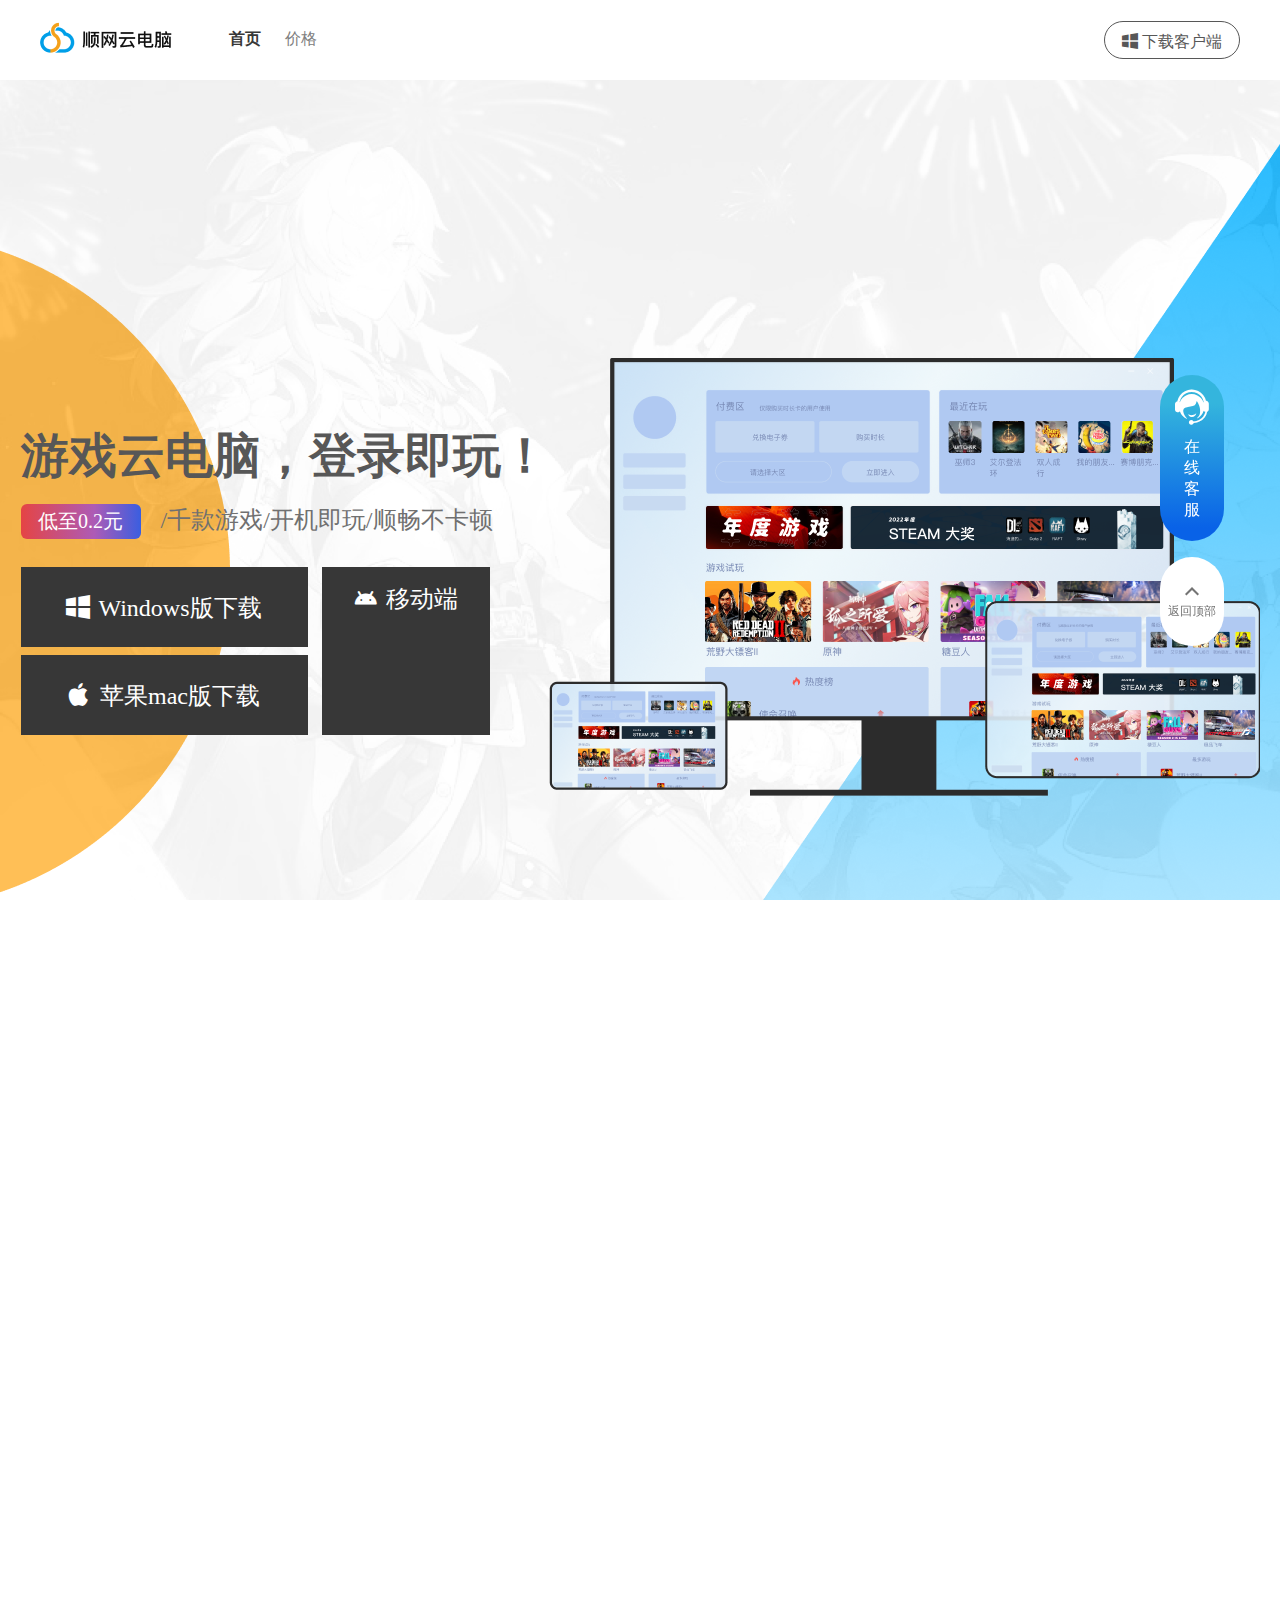
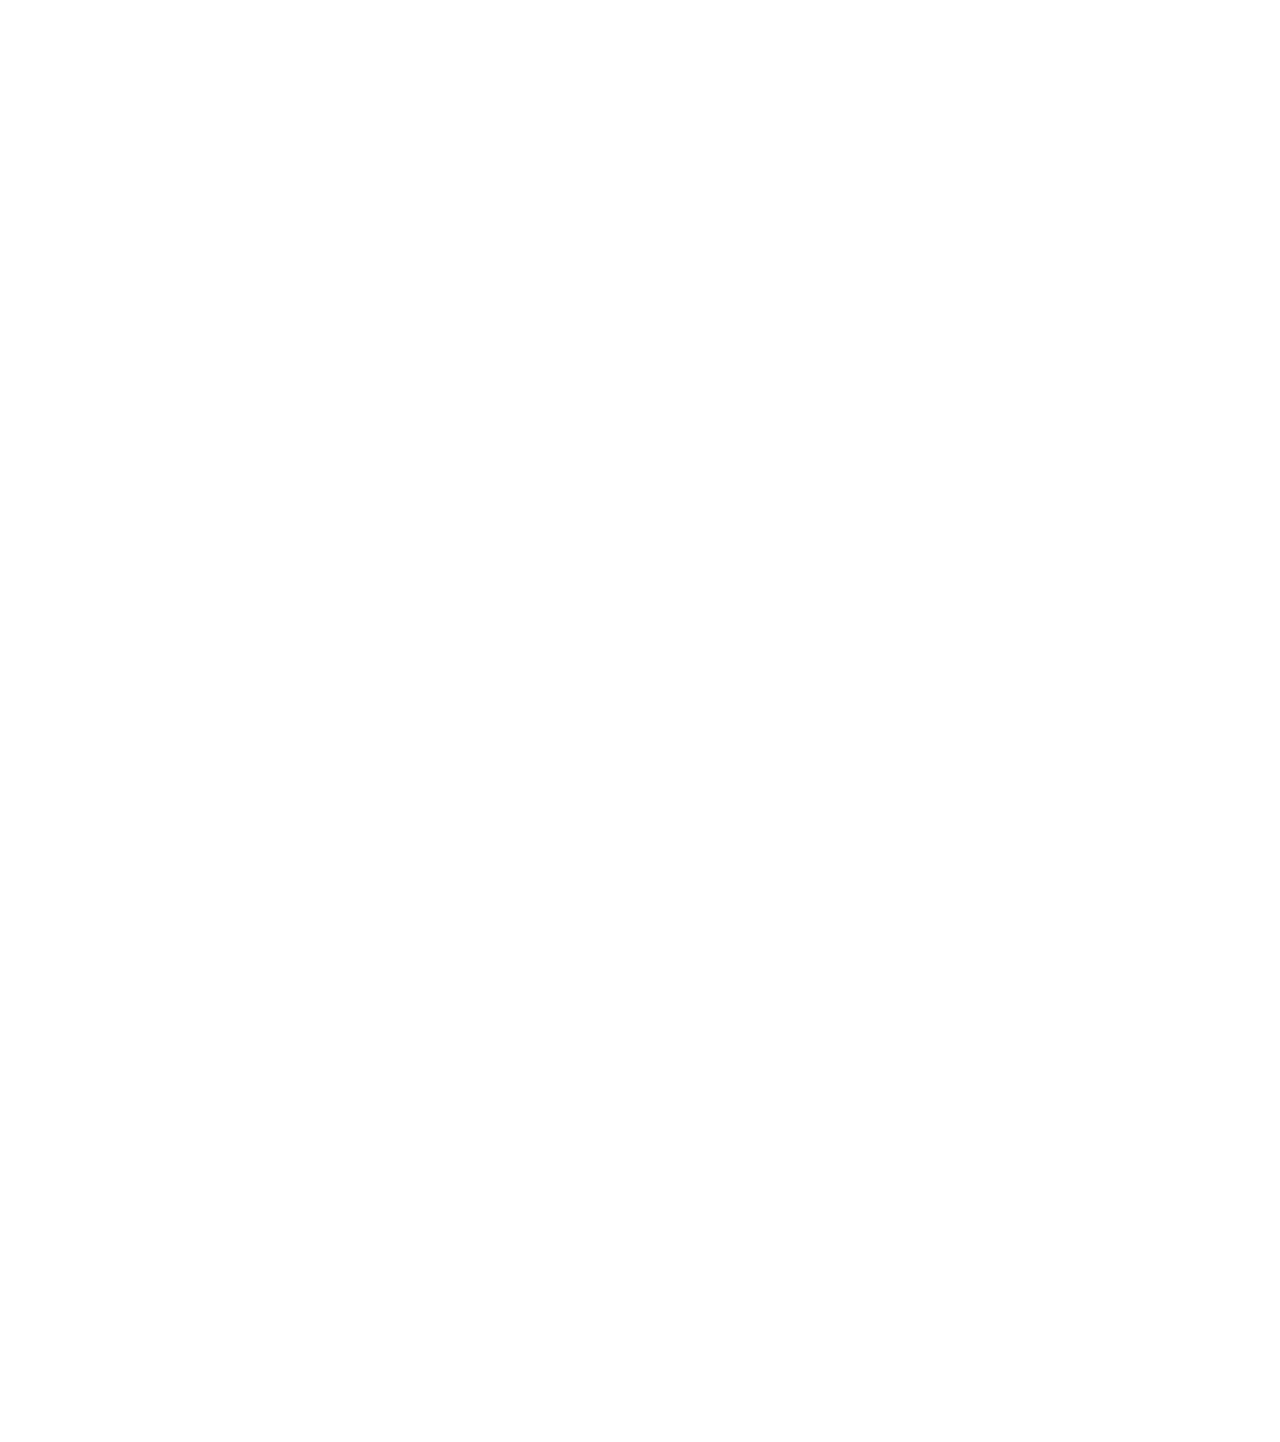
==== commit f6253f32: "不同卡图片皇冠不同；首页加个卡片增加加个标题" ====
--- a/index.html
+++ b/index.html
@@ -155,6 +155,7 @@
     <div class="price-preview-content">
       
       <div class="price-preview-item">
+        <span class="price-hour">1.21元/时</span>
         <span class="price-kind">月卡</span>
         <div class="price-img">
           <img src="./images/crown1.png"/>
@@ -165,6 +166,7 @@
       </div>
       
       <div class="price-preview-item">
+        <span class="price-hour">1.21元/时</span>
         <span class="price-kind">季卡</span>
         <div class="price-img">
           <img src="./images/crown2.png"/>
@@ -175,9 +177,10 @@
       </div>
 
       <div class="price-preview-item">
+        <span class="price-hour">1.21元/时</span>
         <span class="price-kind">年卡</span>
         <div class="price-img">
-          <img src="./images/crown2.png"/>
+          <img src="./images/crown3.png"/>
         </div>
         <div class="price-kind">每日两小时</div>
         <div class="price-count">¥579</div>
@@ -185,9 +188,10 @@
       </div>
 
       <div class="price-preview-item">
+        <span class="price-hour">1.21元/时</span>
         <span class="price-kind">日卡</span>
         <div class="price-img">
-          <img src="./images/crown2.png"/>
+          <img src="./images/crown4.png"/>
         </div>
         <div class="price-kind">无限时长</div>
         <div class="price-count">¥750</div>
@@ -420,7 +424,7 @@
   <!-- 弹框下载更多游戏结束 -->
 
   <!-- 弹框联系客服输入手机号开始 -->
-  <div class="online-mobile-wrap">
+  <div class="online-mobile-wrap online-service-wrapper">
     <div class="online-mobile-download-mask common-mask" onclick="handleMobileMask(event)"></div>
     <div class="online-mobile-content-wrap">
       <div class="online-mobile-title">
@@ -428,9 +432,9 @@
         <i class="iconfont icon-a-Maskgroup pull-right online-mobile-close-icon" onclick="handleCloseMobileMask()"></i>
       </div>
       <div class="online-mobile-content">
-        <div class="online-mobile-info">请输入您的手机号码，系统将关联您登记过的信息，以便我们高校的为您服务</div>
+        <div class="online-mobile-info">请输入您的手机号码，系统将关联您登记过的信息，以便我们高效的为您服务</div>
         <div class="online-mobile-info-input"><input placeholder="请输入手机号" type="text" id="mobileInput"/></div>
-        <div class="online-mobile-error" id="mobileError">手机号码格式错误</div>
+        <div class="error-tip" id="mobileError">手机号码格式错误</div>
         <div class="online-button" onclick="handleConsult()">立即咨询</div>
       </div>
     </div>
@@ -449,10 +453,6 @@
       ele.style.display = 'none'
     }
 
-    function gotoTop () {
-      document.body.scrollTop = 0;
-      document.documentElement.scrollTop = 0
-    }
 
     function handleSeeMoreGame () {
       document.getElementsByClassName('more-game-download-wrap')[0].style.display = 'block'
--- a/common.css
+++ b/common.css
@@ -570,11 +570,12 @@
   padding-left: 2px;
 }
 
-.online-mobile-error {
+.error-tip {
   color: #ff4646;
   margin-bottom: 12px;
   text-align: left;
-  visibility: hidden;
+  display: inline-block;
+  width: 100%;
 }
 .online-mobile-info {
   text-align: left;
@@ -722,3 +723,37 @@
   }
 }
 
+.price-hour {
+  position: absolute;
+  left: 0;
+  top: -15px;
+  display: inline-block;
+  width: 90px;
+  height: 34px;
+  line-height: 34px;
+  color: #fff;
+  font-size: 16px;
+  text-align: center;
+  background-color: #fb651d;
+  border-radius: 2px 2px 16px 2px;
+  -webkit-border-radius: 2px 2px 16px 2px;
+  -moz-border-radius: 2px 2px 16px 2px;
+  -ms-border-radius: 2px 2px 16px 2px;
+  -o-border-radius: 2px 2px 16px 2px;
+}
+.mobile-price-hour {
+  position: absolute;
+  padding: 0 .04rem;
+  top: -.08rem;
+  left: 0;
+  height: .17rem;
+  line-height: .17rem;
+  color: #fff;
+  background-color: #fb651d;
+  border-radius: 1px 1px 9px 1px;
+  -webkit-border-radius: 1px 1px 9px 1px;
+  -moz-border-radius: 1px 1px 9px 1px;
+  -ms-border-radius: 1px 1px 9px 1px;
+  -o-border-radius: 1px 1px 9px 1px;
+}
+
--- a/index.css
+++ b/index.css
@@ -97,6 +97,7 @@
   line-height: 80px;
   background-color: #373737;
   cursor: pointer;
+  color: #fff;
 }
 .banner-mobile-download {
   padding-top: 16px;
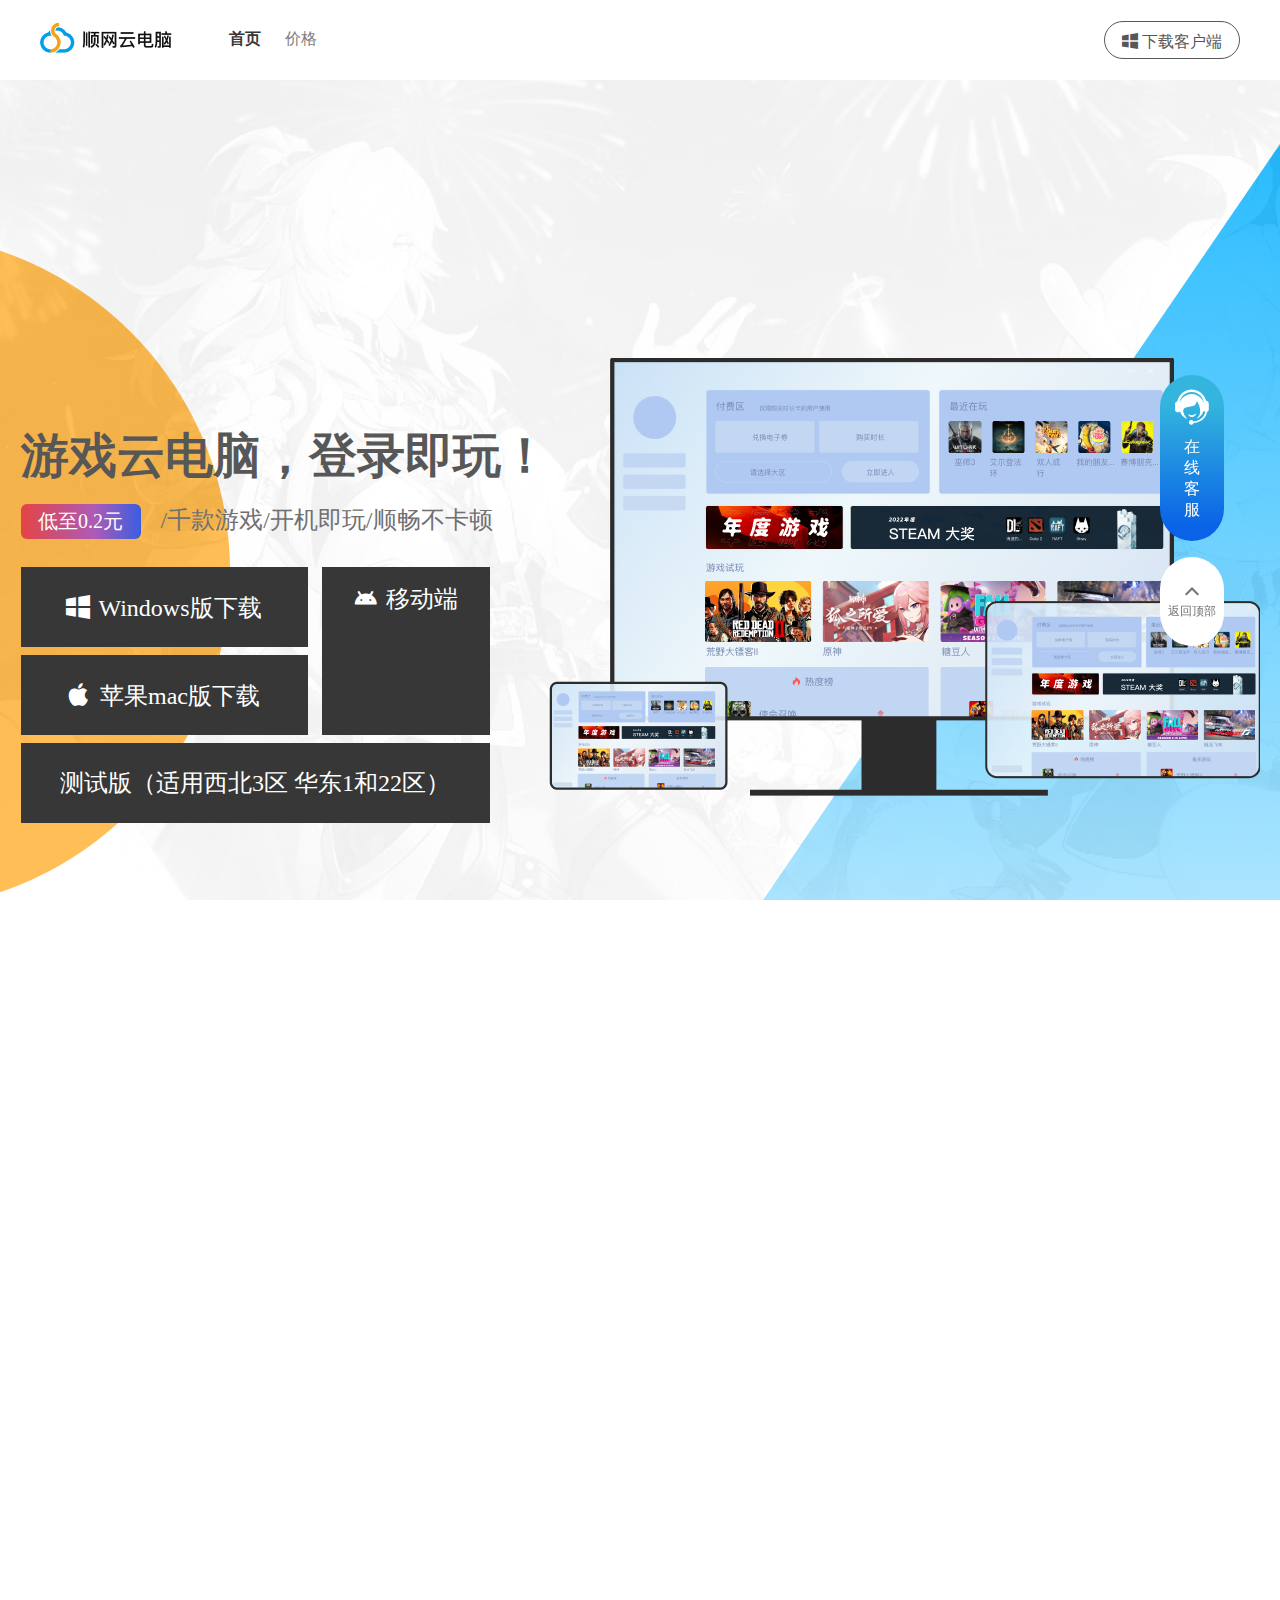
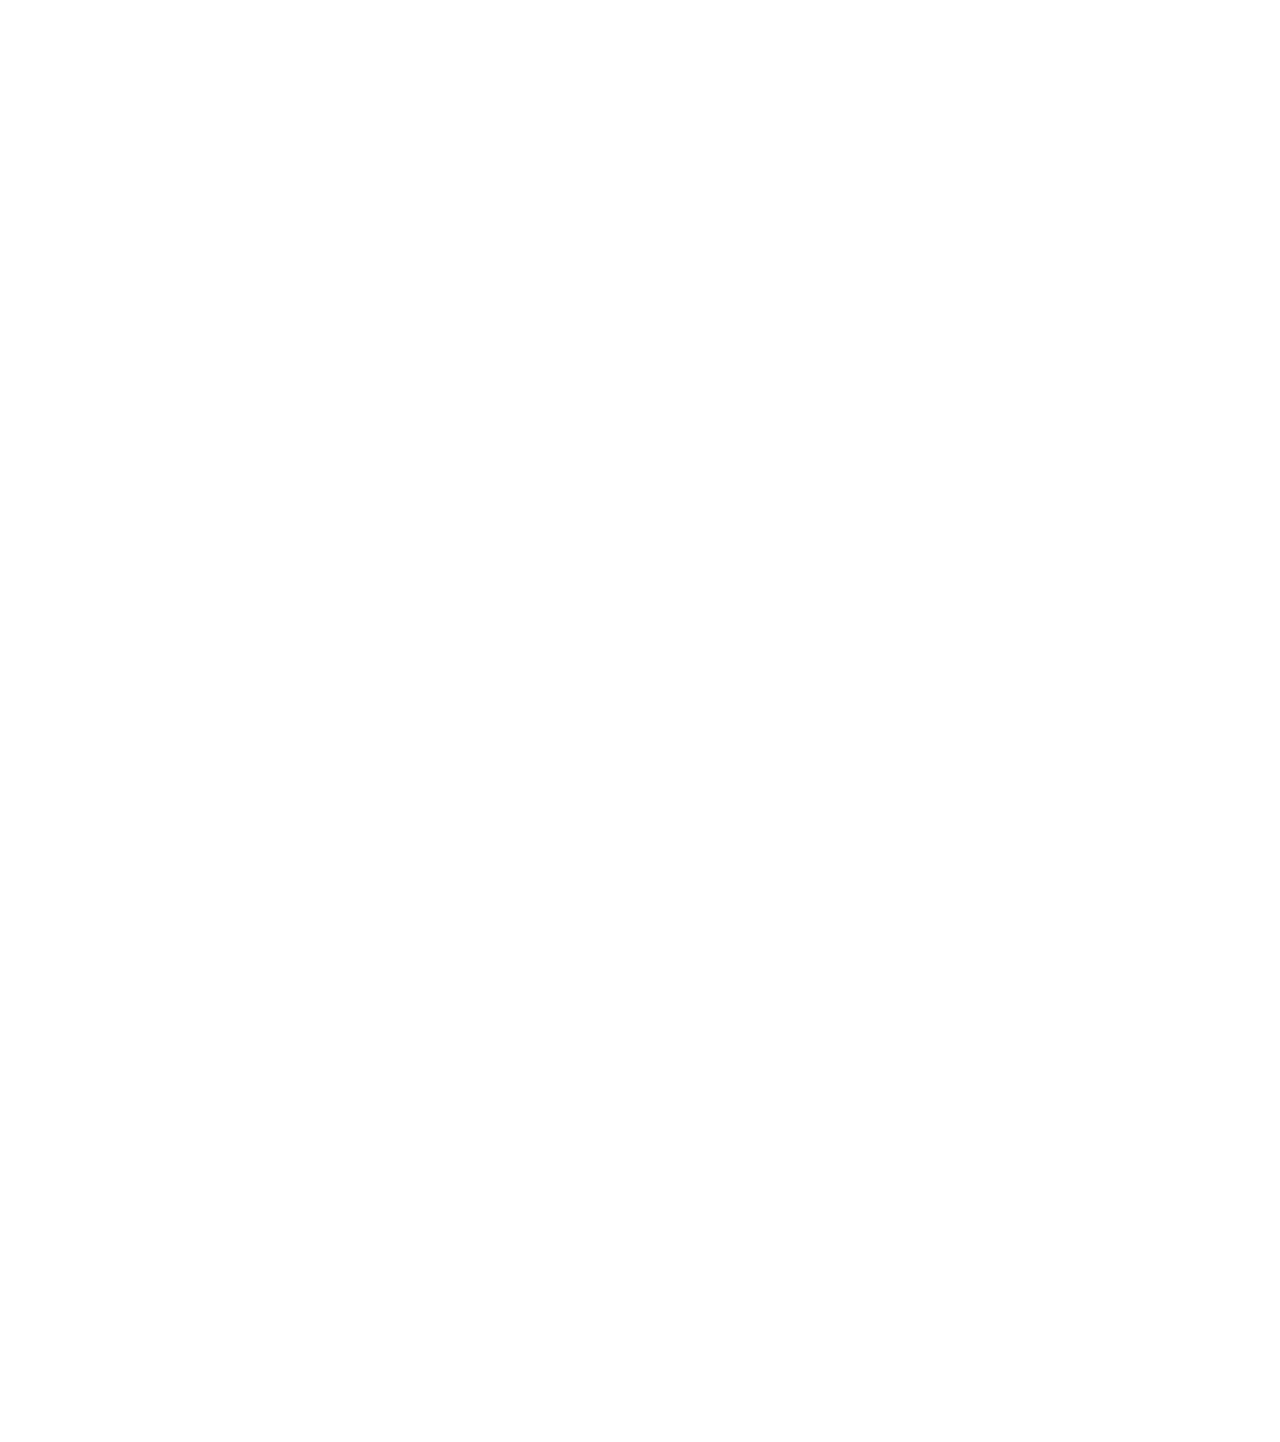
==== commit f6335f0b: "下载游戏，分测试版+弹框；图片等样式优化" ====
--- a/index.html
+++ b/index.html
@@ -58,6 +58,7 @@
             <div><i class="iconfont icon-Frame61"></i>移动端</div>
           </div>
         </div>
+        <div class="download-new" onclick="downloadNew()">测试版（适用西北3区 华东1和22区）</div>
        </div>
         <div class="banner-right">
       </div>
@@ -121,8 +122,7 @@
       </div>
       
       <div class="more-game-right">
-        <div class="more-game-right-content">
-        </div>
+        <img class="more-game-right-content" src = "./images/game-list2.png"/>
       </div>
     </div>
   </div>
@@ -404,8 +404,8 @@
 
   <!-- 弹框下载更多游戏开始 -->
   <div class="more-game-download-wrap">
-    <div class="more-game-download-mask common-mask" onclick="handleMaskClick(event)"></div>
-    <div class="more-game-download">
+    <div class="more-game-download-mask common-mask" onclick="handleMaskClick(event, 'more-game-download')"></div>
+    <div class="more-game-download common-mask-content">
        <div class="more-game-download-right">
         <span class="more-game-download-close" onclick="closePopup()"><i class="iconfont icon-a-Maskgroup"></i></span>
         <div class="more-game-download-title">下载客户端，即可搜索更多游戏！！</div>
@@ -422,6 +422,26 @@
     </div>
   </div>
   <!-- 弹框下载更多游戏结束 -->
+
+   <!-- 弹框下载新版游戏开始 -->
+  <div class="new-client-mask" id="new-client-mask">
+    <div class="common-mask" onclick="handleMaskClick(event, 'common-mask-content')"></div>
+    <div class="common-mask-content download-new-con">
+      <div class="more-game-download-right">
+        <span class="more-game-download-close" onclick="closeDownNew()"><i class="iconfont icon-a-Maskgroup"></i></span>
+        <div class="more-game-download-title">测试版（适用西北3区 华东1区和22区）</div>
+        <div class="more-game-pc-download">
+          <a><div class="more-game-mac-download"><i class="iconfont icon-Frame41"></i>苹果MAC版下载</div></a>
+          <div class="more-game-window-download"><i class="iconfont icon-Vector1"></i>Windows版下载</div>
+        </div>
+        <div class="more-game-mobile-download">
+          <div id="app-download-qrcode-more"></div>
+          <div><i class="iconfont icon-Frame61"></i>移动端</div>
+        </div>
+      </div>
+    </div>
+  </div>
+  <!-- 弹框下载新版游戏结束 -->
 
   <!-- 弹框联系客服输入手机号开始 -->
   <div class="online-mobile-wrap online-service-wrapper">
@@ -458,21 +478,33 @@
       document.getElementsByClassName('more-game-download-wrap')[0].style.display = 'block'
     }
 
-    function handleMaskClick(event) {  
+    function handleMaskClick(event, className) {  
       // 检查点击的目标元素或其父元素是否包含more-game-download类名  
       var target = event.target;  
       while (target && target !== document.body) {  
-        if (target.classList.contains('more-game-download')) {  
+        if (target.classList.contains(className)) {  
           return;  
         }  
         target = target.parentNode;  
       }  
-      closePopup();  
+      if (className === 'more-game-download') {
+        closePopup();  
+      } else {
+        closeDownNew()
+      }
     }  
 
     function closePopup() {  
       document.getElementsByClassName('more-game-download-wrap')[0].style.display = 'none';  
     }
+
+    function closeDownNew() {
+      document.getElementById('new-client-mask').style.display = 'none'
+    }
+
+    function downloadNew () {
+      document.getElementById('new-client-mask').style.display = 'block'
+    }
   </script>
 
   <script type="text/javascript" src="./common.js"></script>
--- a/index.css
+++ b/index.css
@@ -66,6 +66,7 @@
 .banner-line3 {
   color: #fff;
   font-size: 24px;
+  margin-bottom: 8px;
 }
 .banner-line3 .iconfont {
   font-size: 24px;
@@ -80,24 +81,23 @@
   vertical-align: top;
   
 }
-.download-windows {
-  height: 80px;
-  line-height: 80px;
-  margin-bottom: 8px;
-  background-color: #373737;
-  cursor: pointer;
-  color: #fff;
-}
-.download-windows:hover, .download-mac:hover, .banner-mobile-download:hover {
+
+.download-new {
+  width: 469px;
+  font-size: 24px;
+  text-align: center;
+}
+.download-windows:hover, .download-mac:hover, .banner-mobile-download:hover, .download-new:hover {
   background-color: #505050;
 }
 
-.download-mac {
+.download-mac, .download-windows, .download-new {
   height: 80px;
   line-height: 80px;
   background-color: #373737;
   cursor: pointer;
   color: #fff;
+  margin-bottom: 8px;
 }
 .banner-mobile-download {
   padding-top: 16px;
@@ -169,20 +169,22 @@
 }
 
 .more-game-right-content {
-  width: 100%;
-  height: 100%;
-  background: url('./images/game-list2.png') repeat-y;
-  animation: scrollMoreGame 5s linear infinite;
-  -webkit-animation: scrollMoreGame 5s linear infinite;
+  width: 656px;
+  animation: scrollMoreGame 7s linear infinite;
+  -webkit-animation: scrollMoreGame 7s linear infinite;
 }
 
 @keyframes scrollMoreGame {
   0% {
-    background-position: 0, 0;
+    transform: translateY(0);
   }
   100% {
-    background-position: 0 100%;
-  }
+    transform: translateY(-72%);
+    -webkit-transform: translateY(-72%);
+    -moz-transform: translateY(-72%);
+    -ms-transform: translateY(-72%);
+    -o-transform: translateY(-72%);
+}
 }
 
 
@@ -202,11 +204,12 @@
 .more-game-download-wrap {
   display: none;
 }
-
-.more-game-download {
+#new-client-mask {
+  display: none;
+}
+.common-mask-content {
   width: 1200px;
   height: 477px;
-  background: url('./images/download-bg.png');
   position: absolute;
   top: 50%;
   margin-top: -238px;
@@ -215,6 +218,15 @@
   padding-right: 34px;
   z-index: 4;
 }
+.more-game-download {
+  background: url('./images/download-bg.png');
+}
+.download-new-con {
+  background: url('./images/more-client-bg.png');
+}
+
+
+
 .more-game-download-right {
   margin-left: 742px;
   padding-top: 145px;
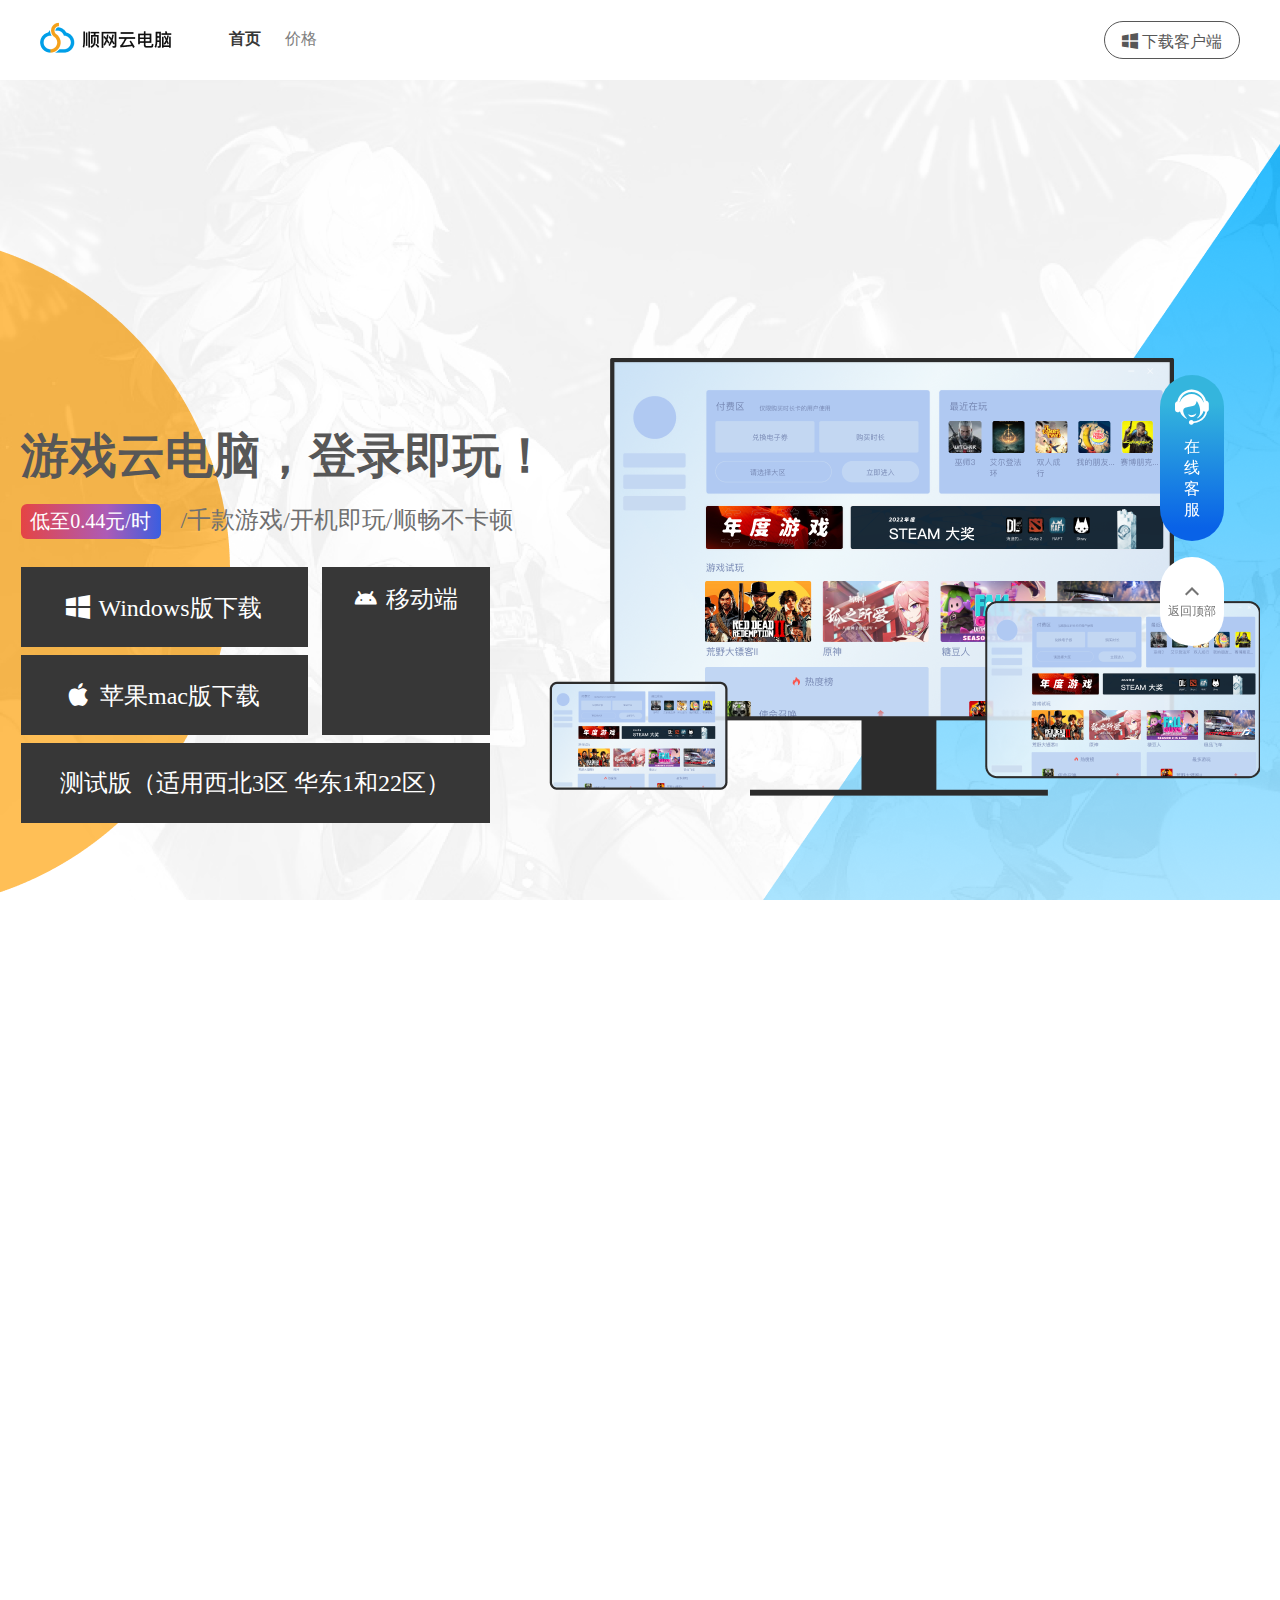
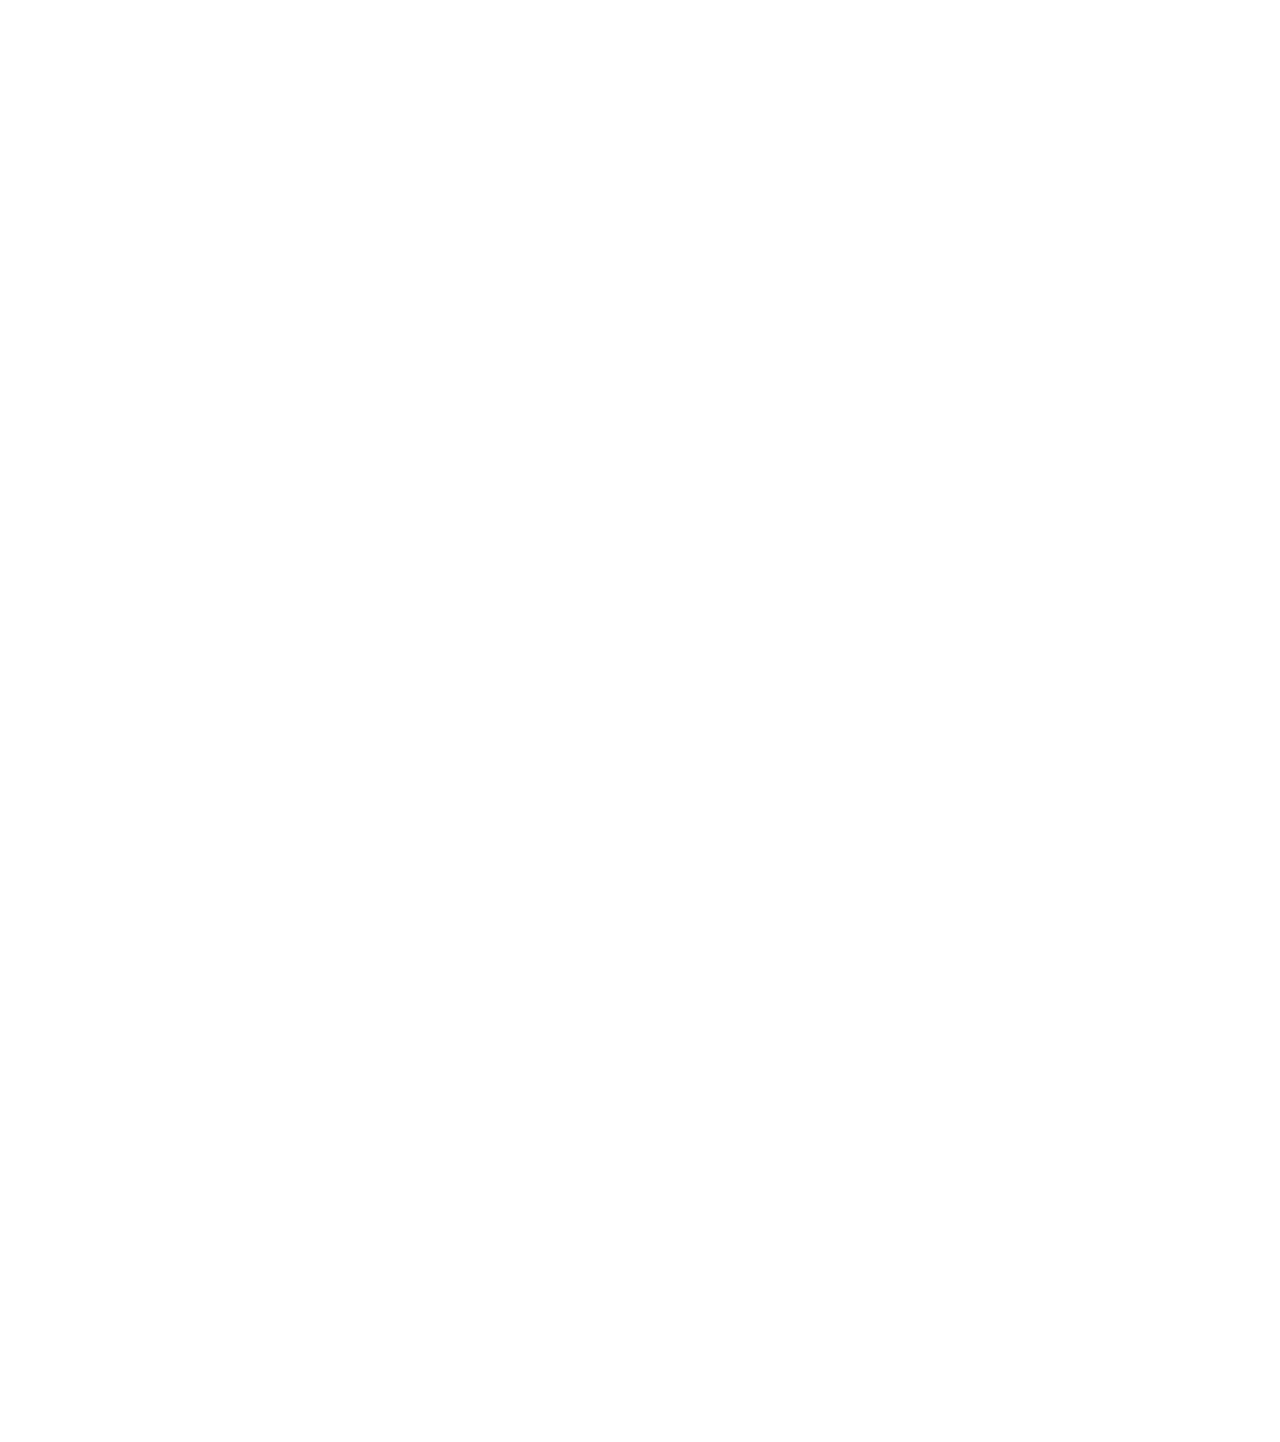
==== commit 371e08ee: "最低价格样式调整" ====
--- a/index.html
+++ b/index.html
@@ -44,7 +44,7 @@
        <div class="banner-left">
         <div class="common-left-title">游戏云电脑，登录即玩！</div>
         <div class="common-line2">
-          <span class="common-line2-price">低至0.2元</span>
+          <span class="common-line2-price">低至0.44元/时</span>
           <span class="common-line2-game">/千款游戏/开机即玩/顺畅不卡顿</span>
         </div>
         <div class="banner-line3">
@@ -71,7 +71,7 @@
     <div class="mobile-banner-content">
       <div class="mobile-banner-title">游戏云电脑，登录即玩！</i></div>
       <div class="common-line2">
-        <span class="common-line2-price">低至0.2元</span>
+        <span class="common-line2-price">低至0.44元/时</span>
         <span class="common-line2-game">/千款游戏/开机即玩/顺畅不卡顿</span>
       </div>
       <div class="banner-line3">
@@ -115,7 +115,7 @@
       <div class="more-game-left">
         <div class="common-left-title">搜索查看更多游戏</div>
         <div class="common-line2">
-          <span class="common-line2-price">低至0.2元</span>
+          <span class="common-line2-price">低至0.44元/时</span>
           <span class="common-line2-game">/千款游戏/开机即玩/顺畅不卡顿</span>
         </div>
         <div class="see-more-game-btn" onclick="handleSeeMoreGame()">查看更多游戏</div>
--- a/index.css
+++ b/index.css
@@ -42,7 +42,7 @@
   margin-bottom: 28px;
 }
 .common-line2-price {
-  width: 120px;
+  width: 140px;
   height: 35px;
   text-align: center;
   display: inline-block;
@@ -158,7 +158,7 @@
 
 .more-game-left {
   margin-top: 228px;
-  width: 484px;
+  width: 505px;
   float: left;
 }
 .more-game-right {
@@ -498,7 +498,7 @@
     margin-bottom: .18rem;
   }
   .common-line2-price {
-    width: 0.7rem;
+    width: 1rem;
     height: 0.28rem;
     line-height: 0.28rem;
     font-size: .14rem;
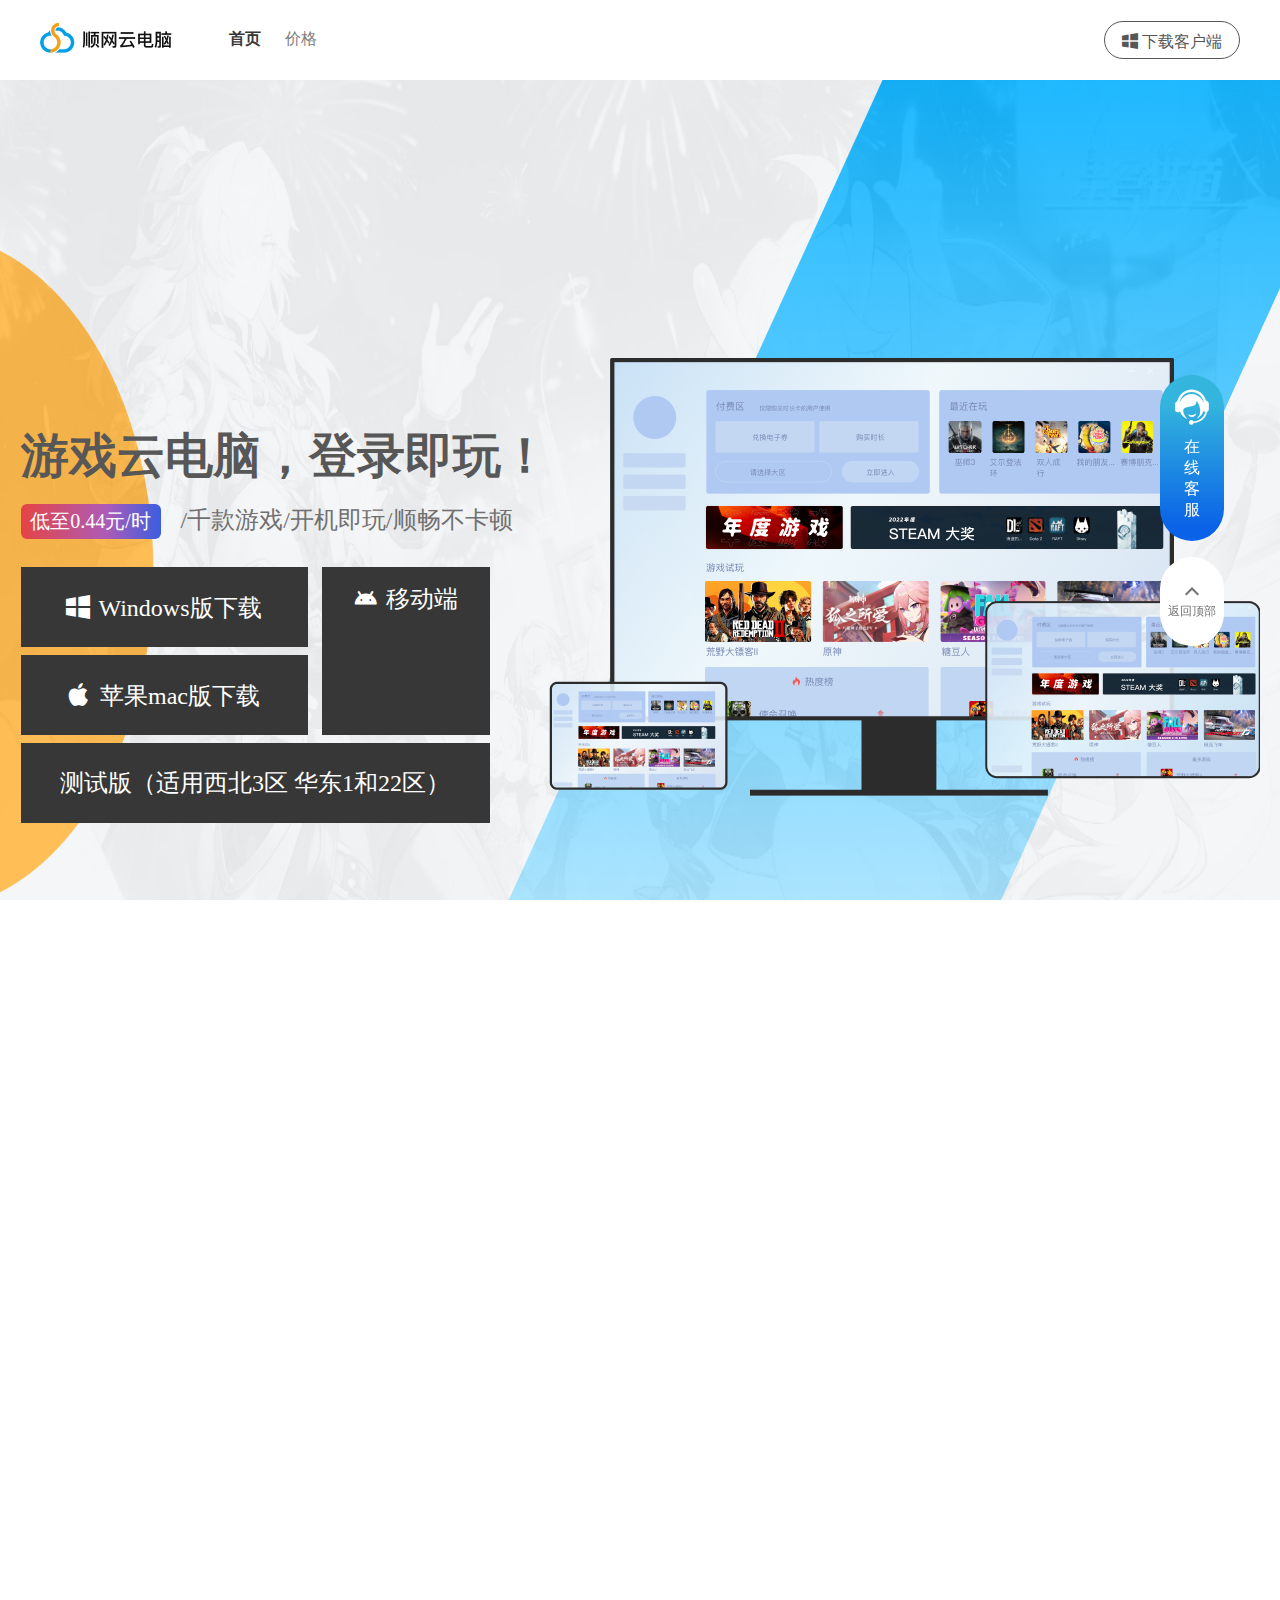
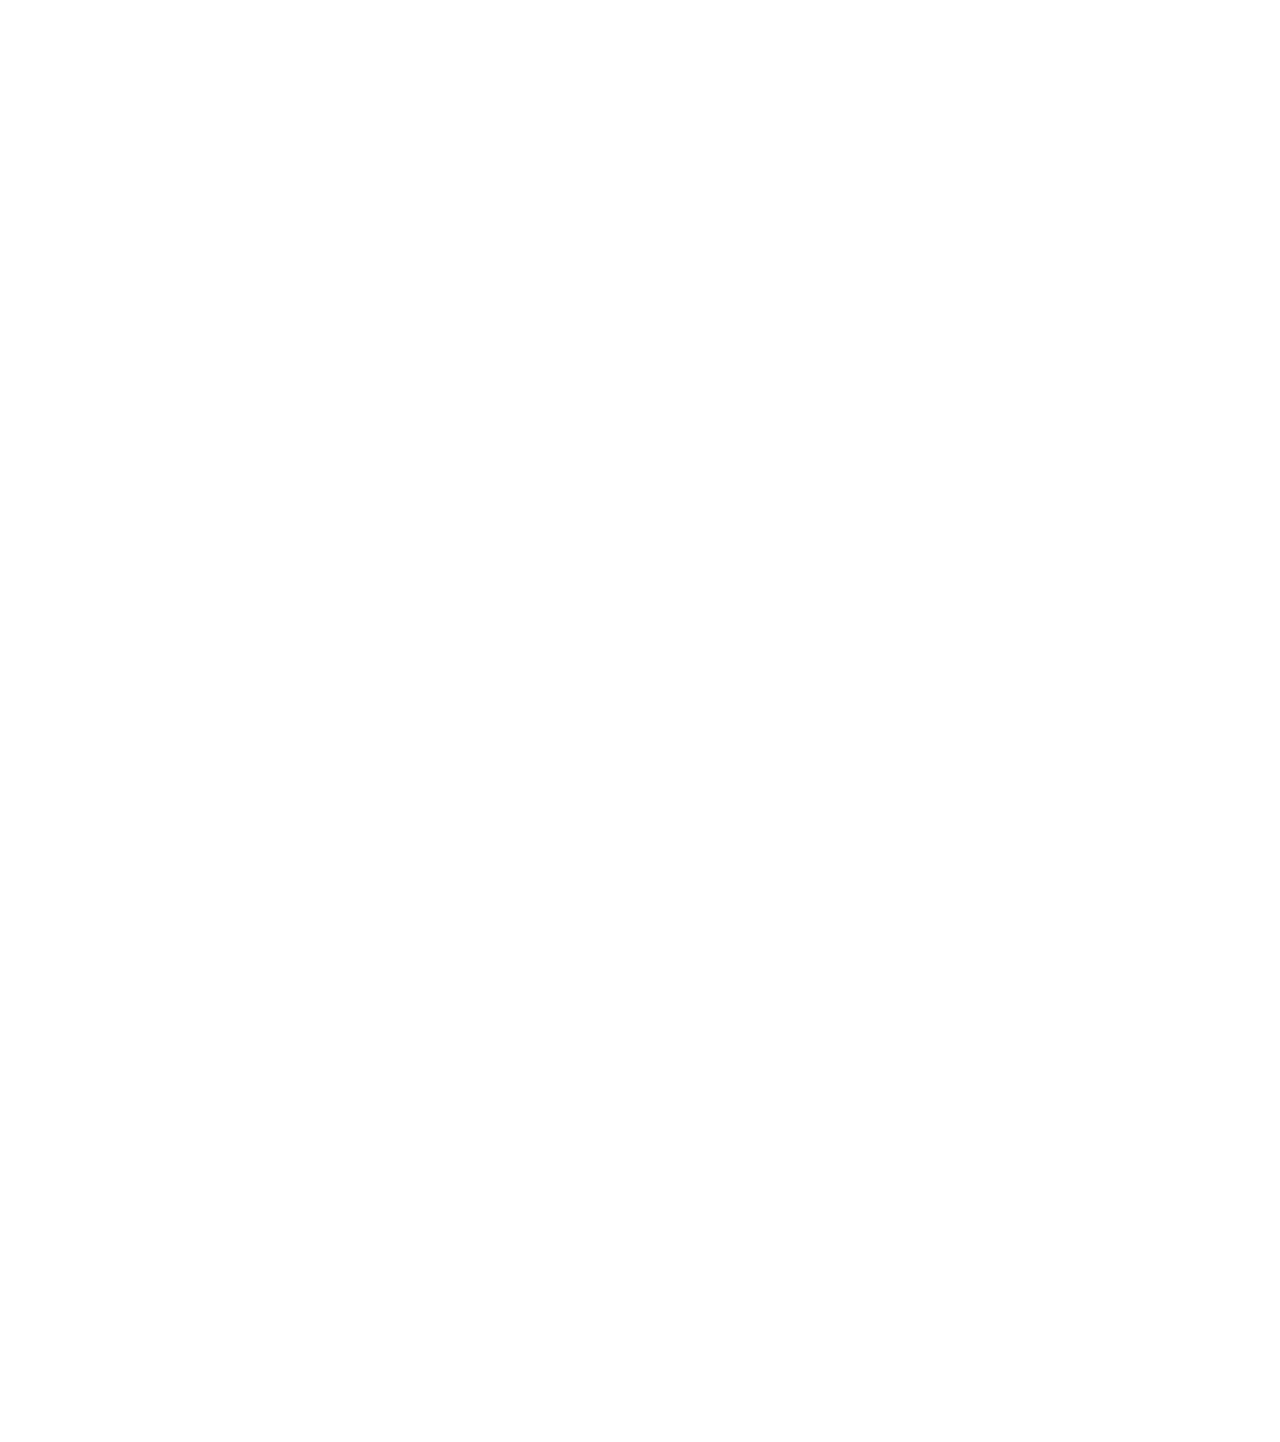
==== commit 07aea3d1: "手机端二维码图片对齐；背景图适配大屏" ====
--- a/index.html
+++ b/index.html
@@ -350,7 +350,7 @@
         <div>微信公众号</div>
       </div>
       <div class="footer-code-item">
-        <img src="./images/qrcode-douyin.png"/>
+        <img src="./images/qrcode-douyin-mobile.png"/>
         <div>抖音官方号</div>
       </div>
     </div>
--- a/common.css
+++ b/common.css
@@ -510,6 +510,9 @@
   display: inline-block;
   text-align: center;
   margin-right:1%;
+}
+.footer-code-item img {
+  width: 138px;
 }
 
 /* 手机端底部结束 */
--- a/index.css
+++ b/index.css
@@ -4,8 +4,9 @@
 /* 第一屏banner开始 */
 .banner-wrap {
   height: 1000px;
-  background: url('./images/banner-bg1.png') ;
+  background: url('./images/banner-bg1.png') no-repeat;
   margin-top: 80px;
+  background-size: 100% 100%;
 }
 .banner-content {
   width: 1239px;
@@ -266,7 +267,7 @@
   background-color: #fff;
   padding-top: 4px;
 }
-.more-game-mobile-download #app-download-qrcode-more img {
+.more-game-mobile-download #app-download-qrcode-more img, #app-download-qrcode-more2 img {
   width: 96px;
   height: 96px;
   margin: 0 auto;
@@ -342,6 +343,7 @@
 .price-preview {
   height: 461px;
   background: url('./images/price-bg.png') no-repeat 100% 100%;
+  background-size: 100% 100%;
 }
 .price-preview-content {
   width: 1200px;
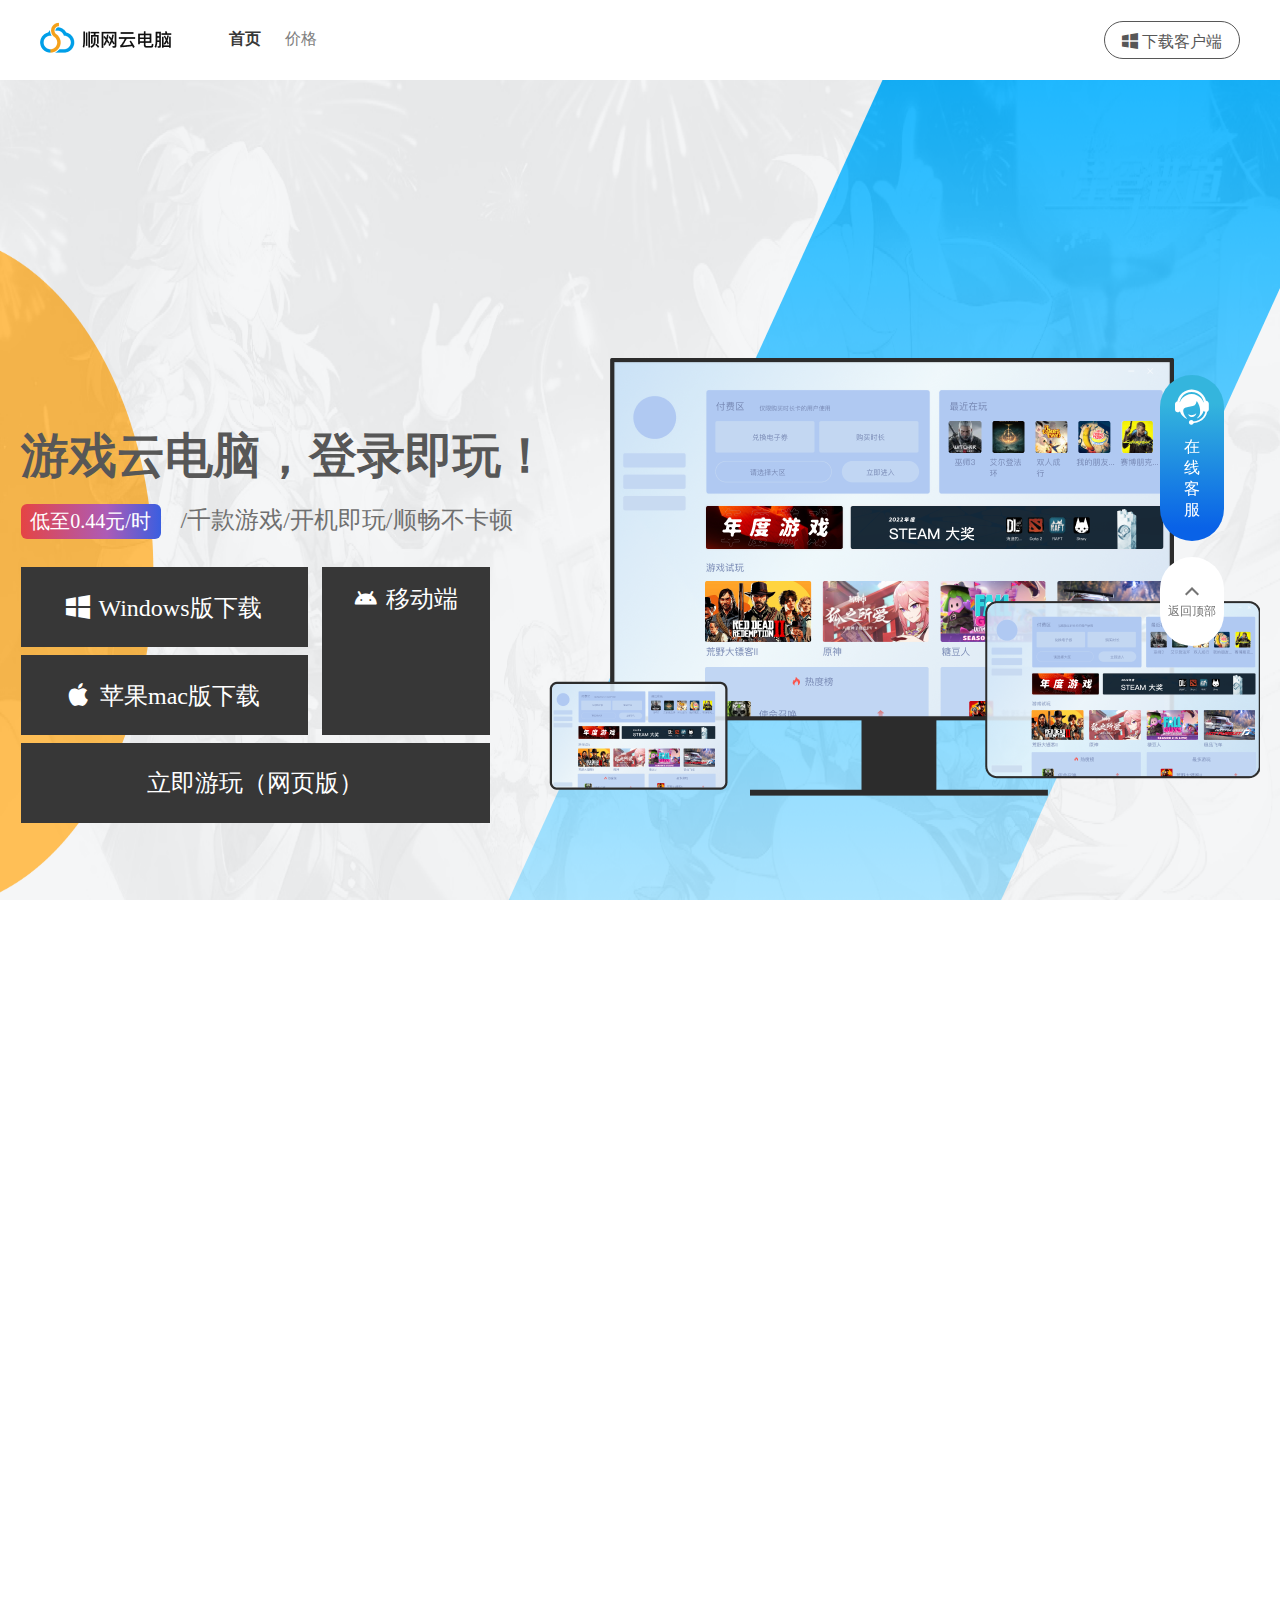
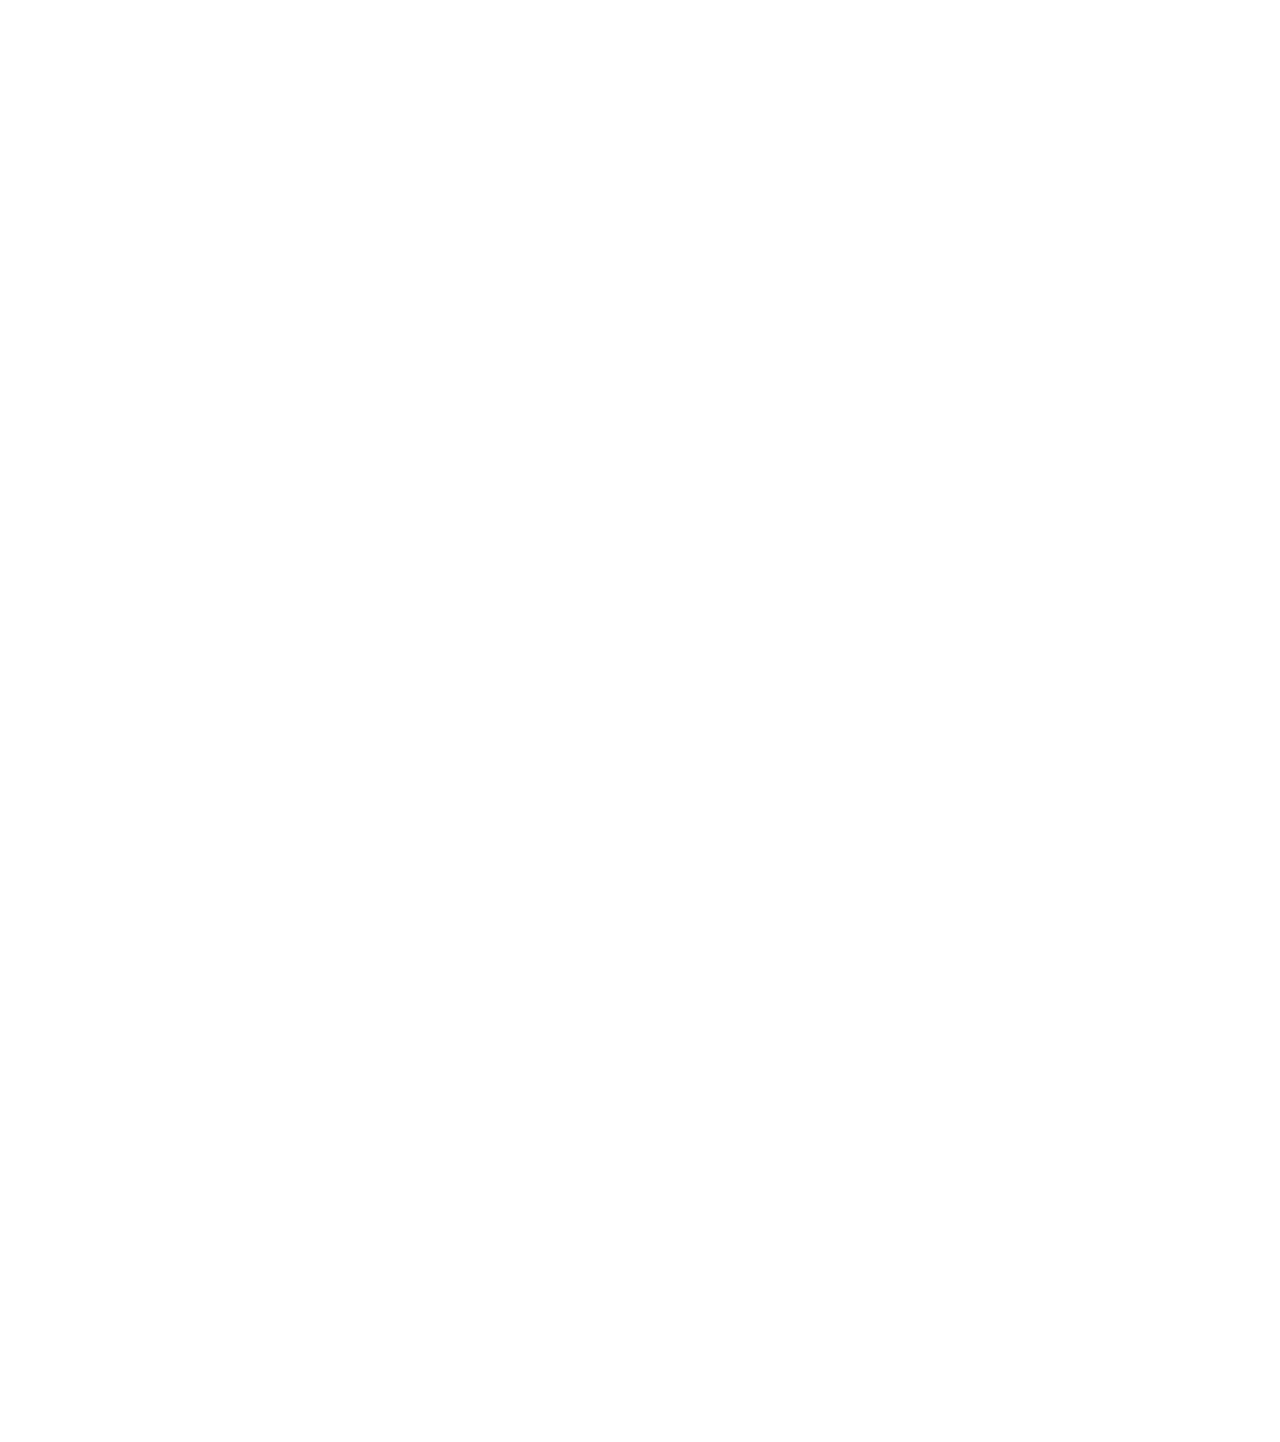
==== commit e85f6c6d: "官网增加网页版入口" ====
--- a/index.html
+++ b/index.html
@@ -58,7 +58,7 @@
             <div><i class="iconfont icon-Frame61"></i>移动端</div>
           </div>
         </div>
-        <div class="download-new" onclick="downloadNew()">测试版（适用西北3区 华东1和22区）</div>
+        <div class="download-new" onclick="goPlayNow()">立即游玩（网页版）</div>
        </div>
         <div class="banner-right">
       </div>
@@ -85,6 +85,7 @@
           <div>移动端</div>
         </div>
       </div>
+      <div class="banner-mobile-new" onclick="goPlayNow()">立即游玩（网页版）</div>
     </div>
    </div>
    <!-- 手机端第一屏banner结束 -->
@@ -505,6 +506,11 @@
     function downloadNew () {
       document.getElementById('new-client-mask').style.display = 'block'
     }
+
+    // 体验网页版
+    function goPlayNow () {
+      window.open("https://h5.icloud.cn/", "_blank") 
+    }
   </script>
 
   <script type="text/javascript" src="./common.js"></script>
--- a/index.css
+++ b/index.css
@@ -142,6 +142,9 @@
   text-align: center;
   padding-top: 0.4rem;
   line-height: 0.39rem;
+}
+.download-new-mobile {
+  width: 100%;
 }
 /* 手机端第一屏banner结束 */
 
@@ -544,6 +547,16 @@
     height: .64rem;
     margin: 0 auto;
   }
+  .banner-mobile-new {
+    width: 2.8rem;
+    height: .36rem;
+    margin: 0 auto;
+    background-color: #373737;
+    color: #fff;
+    font-size: .14rem;
+    text-align: center;
+    line-height: .36rem;
+  }
 }
 
 /*************** 手机移动端结束 *********************** */
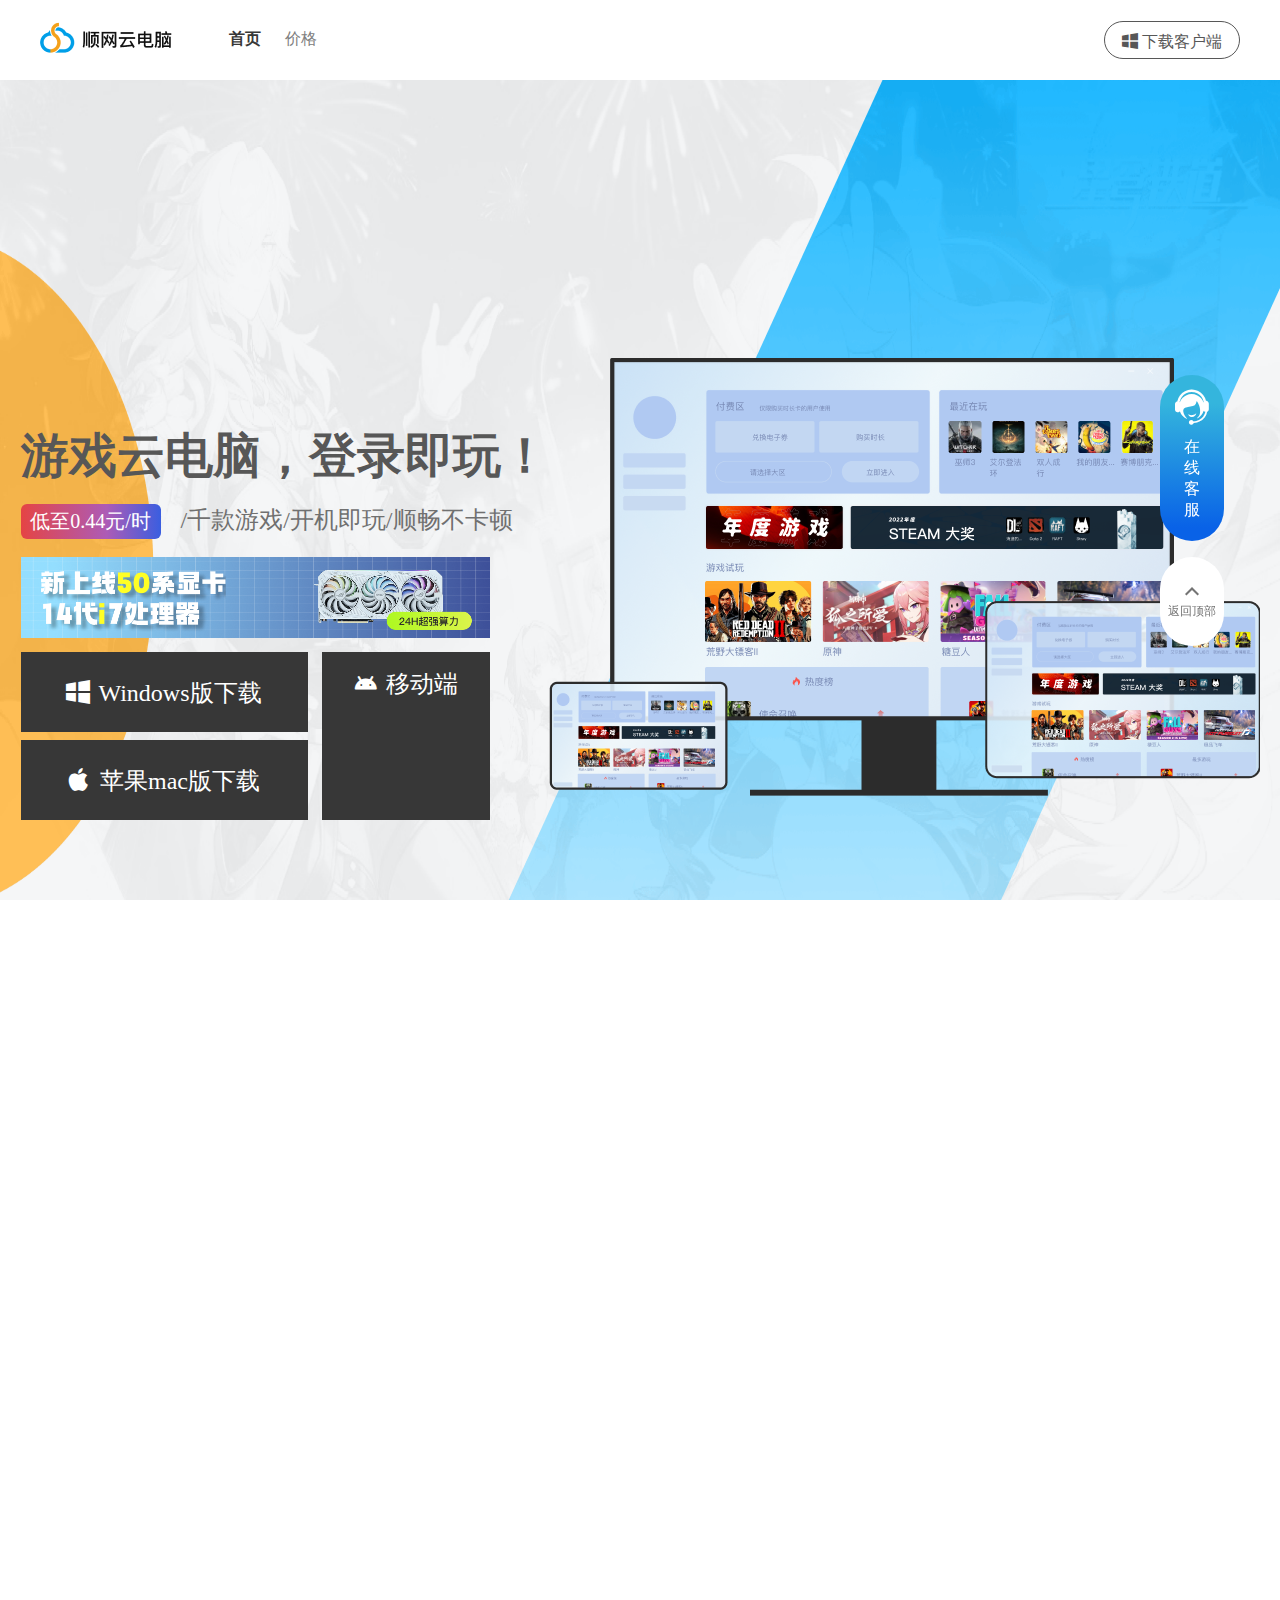
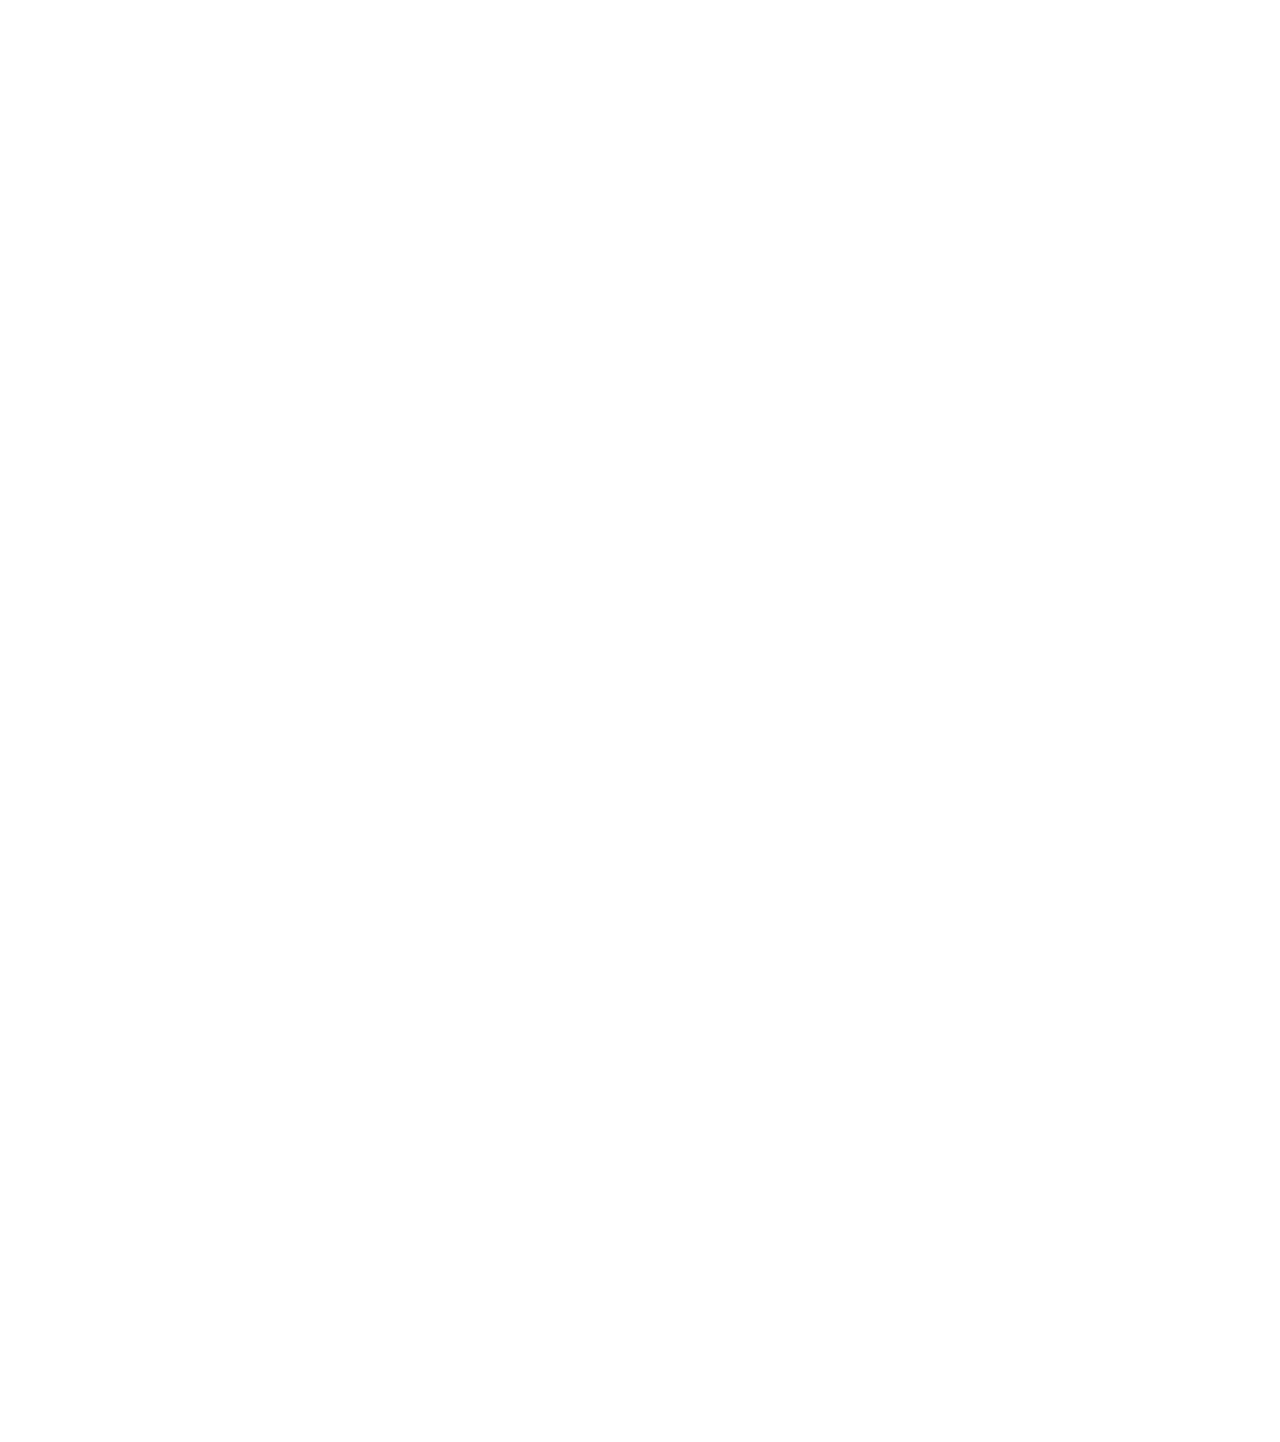
==== commit 7a888d66: "增加i7标志" ====
--- a/index.html
+++ b/index.html
@@ -47,6 +47,9 @@
           <span class="common-line2-price">低至0.44元/时</span>
           <span class="common-line2-game">/千款游戏/开机即玩/顺畅不卡顿</span>
         </div>
+        <div class="line-pc-i7-wrap">
+          <img src="./images/i7-pc-logo.png"/>
+        </div>
         <div class="banner-line3">
           <div class="banner-pc-download">
             <a href=""><div class="download-windows"><i class="iconfont icon-Vector1"></i>Windows版下载</div></a>
@@ -58,7 +61,7 @@
             <div><i class="iconfont icon-Frame61"></i>移动端</div>
           </div>
         </div>
-        <div class="download-new" onclick="goPlayNow()">立即游玩（网页版）</div>
+        <!-- <div class="download-new" onclick="goPlayNow()">立即游玩（网页版）</div> -->
        </div>
         <div class="banner-right">
       </div>
@@ -85,7 +88,7 @@
           <div>移动端</div>
         </div>
       </div>
-      <div class="banner-mobile-new" onclick="goPlayNow()">立即游玩（网页版）</div>
+      <!-- <div class="banner-mobile-new" onclick="goPlayNow()">立即游玩（网页版）</div> -->
     </div>
    </div>
    <!-- 手机端第一屏banner结束 -->
--- a/index.css
+++ b/index.css
@@ -40,7 +40,7 @@
   margin-bottom: 16px;
 }
 .common-line2 {
-  margin-bottom: 28px;
+  margin-bottom: 18px;
 }
 .common-line2-price {
   width: 140px;
@@ -63,6 +63,12 @@
   color: #707070;
   font-size: 24px;
   font-family: 'PingFang SC-Bold';
+}
+.line-pc-i7-wrap {
+  margin-bottom: 10px;
+}
+.line-pc-i7-wrap img {
+  width: 469px;
 }
 .banner-line3 {
   color: #fff;
